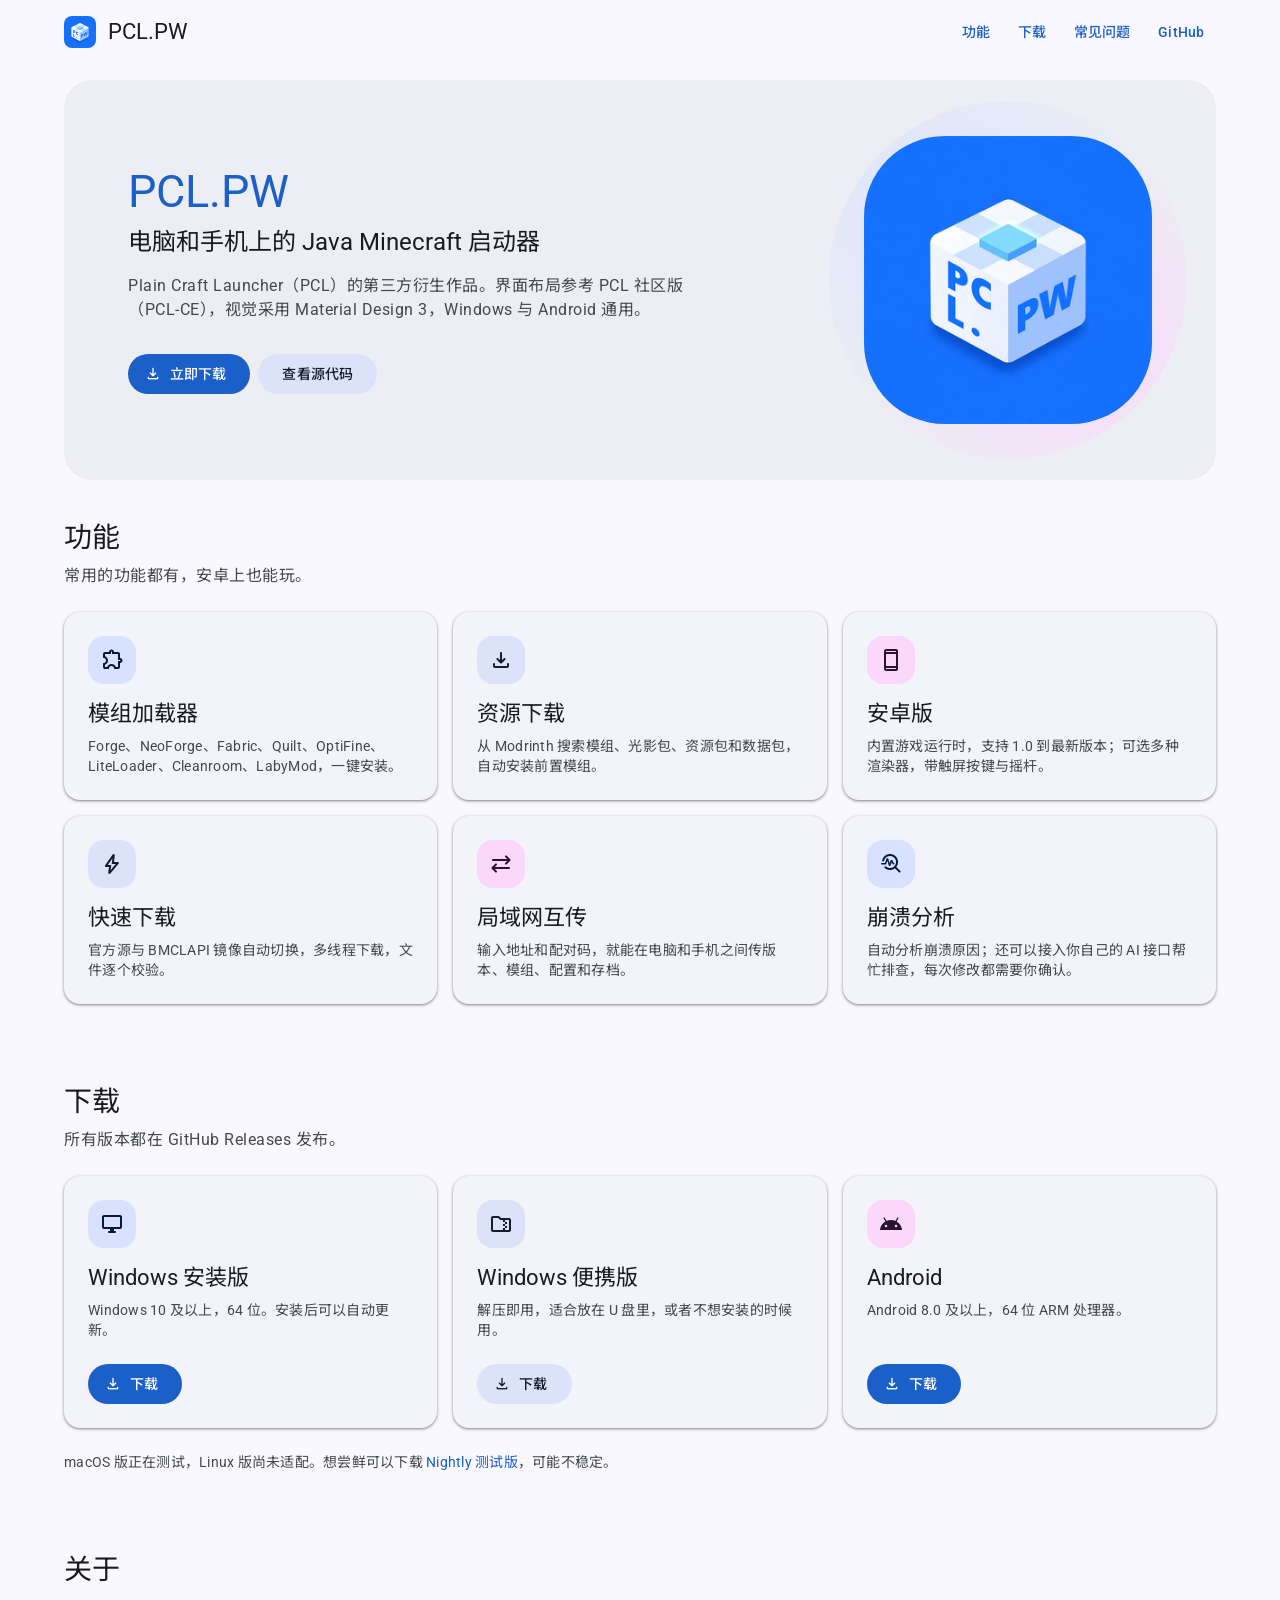
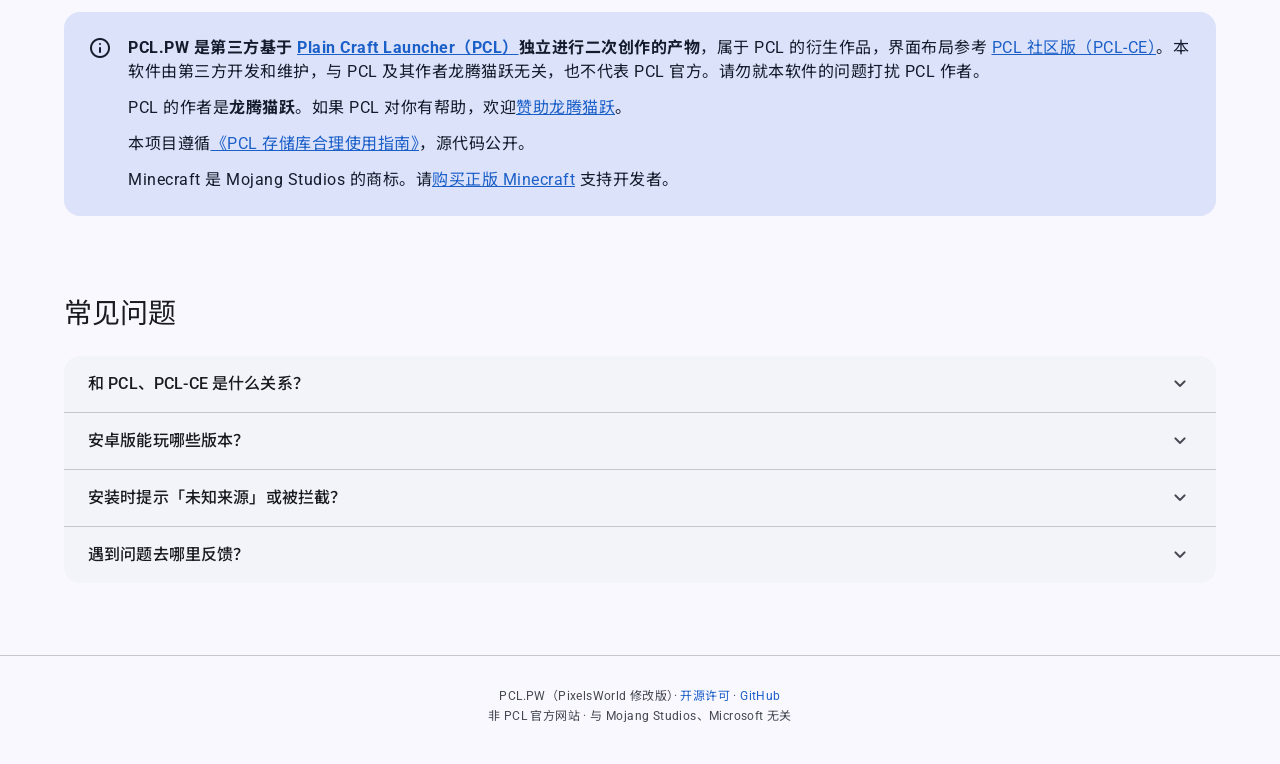
==== docs/index.html @ dca636ea "官网：加载与滚动显现动效，遵循 MD3 动效曲线并支持减少动态效果 Co-Authored-By: Claude Opus 5.5 <noreply@anthropic.com>" ====
<!doctype html>
<html lang="zh-CN">
<head>
<meta charset="utf-8">
<meta name="viewport" content="width=device-width, initial-scale=1">
<meta name="color-scheme" content="light dark">
<script>document.documentElement.classList.add('js');</script>
<title>PCL.PW</title>
<meta name="description" content="PCL.PW：基于 Plain Craft Launcher 的第三方衍生作品，电脑和手机上的 Java Minecraft 启动器，支持 Windows 与 Android。">
<link rel="icon" href="favicon.png">
<link rel="preconnect" href="https://fonts.googleapis.com">
<link rel="preconnect" href="https://fonts.gstatic.com" crossorigin>
<link rel="stylesheet" href="https://fonts.googleapis.com/css2?family=Roboto:wght@400;500;700&family=Noto+Sans+SC:wght@400;500;700&display=swap">
<link rel="stylesheet" href="https://fonts.googleapis.com/css2?family=Material+Symbols+Rounded:opsz,wght,FILL,GRAD@24,400,0,0&display=block">
<style>
/* ---------- MD3 颜色：种子色 #1370F3 ---------- */
:root {
  --md-sys-color-primary: #1b5fc8;
  --md-sys-color-on-primary: #ffffff;
  --md-sys-color-primary-container: #d8e2ff;
  --md-sys-color-on-primary-container: #001a41;
  --md-sys-color-secondary: #575e71;
  --md-sys-color-secondary-container: #dbe2f9;
  --md-sys-color-on-secondary-container: #141b2c;
  --md-sys-color-tertiary-container: #fbd7fc;
  --md-sys-color-on-tertiary-container: #29132d;
  --md-sys-color-surface: #faf8ff;
  --md-sys-color-surface-container-lowest: #ffffff;
  --md-sys-color-surface-container-low: #f3f3fa;
  --md-sys-color-surface-container: #edeef4;
  --md-sys-color-surface-container-high: #e7e8ee;
  --md-sys-color-surface-container-highest: #e1e2e9;
  --md-sys-color-on-surface: #191b20;
  --md-sys-color-on-surface-variant: #44474f;
  --md-sys-color-outline: #74777f;
  --md-sys-color-outline-variant: #c4c6d0;
  --md-elevation-1: 0 1px 2px rgb(0 0 0 / .30), 0 1px 3px 1px rgb(0 0 0 / .15);
  --md-elevation-2: 0 1px 2px rgb(0 0 0 / .30), 0 2px 6px 2px rgb(0 0 0 / .15);
  --md-motion: 200ms cubic-bezier(.2, 0, 0, 1);
  --md-ease-standard: cubic-bezier(.2, 0, 0, 1);
  --md-ease-decel: cubic-bezier(.05, .7, .1, 1);
}
@media (prefers-color-scheme: dark) {
  :root {
    --md-sys-color-primary: #adc6ff;
    --md-sys-color-on-primary: #002e69;
    --md-sys-color-primary-container: #004493;
    --md-sys-color-on-primary-container: #d8e2ff;
    --md-sys-color-secondary: #bfc6dc;
    --md-sys-color-secondary-container: #404659;
    --md-sys-color-on-secondary-container: #dbe2f9;
    --md-sys-color-tertiary-container: #593e5c;
    --md-sys-color-on-tertiary-container: #fbd7fc;
    --md-sys-color-surface: #111318;
    --md-sys-color-surface-container-lowest: #0c0e13;
    --md-sys-color-surface-container-low: #191b20;
    --md-sys-color-surface-container: #1d2024;
    --md-sys-color-surface-container-high: #282a2f;
    --md-sys-color-surface-container-highest: #33353a;
    --md-sys-color-on-surface: #e1e2e9;
    --md-sys-color-on-surface-variant: #c4c6d0;
    --md-sys-color-outline: #8e9099;
    --md-sys-color-outline-variant: #44474f;
  }
}

* { box-sizing: border-box; }
html { scroll-behavior: smooth; scroll-padding-top: 72px; }
body {
  margin: 0;
  background: var(--md-sys-color-surface);
  color: var(--md-sys-color-on-surface);
  font-family: Roboto, "Noto Sans SC", system-ui, sans-serif;
  font-size: 16px; line-height: 24px; letter-spacing: .5px; font-weight: 400;
  -webkit-font-smoothing: antialiased;
  overflow-wrap: anywhere;
}
a { color: var(--md-sys-color-primary); text-decoration: none; }
a:hover { text-decoration: underline; }
img { max-width: 100%; }

/* ---------- 图标 ---------- */
.icon {
  font-family: "Material Symbols Rounded";
  font-weight: normal; font-style: normal; font-size: 24px; line-height: 1;
  letter-spacing: normal; text-transform: none; white-space: nowrap;
  display: inline-block; flex: none; direction: ltr;
  font-feature-settings: "liga"; -webkit-font-smoothing: antialiased;
  user-select: none;
  width: 1em; overflow: hidden;
}

/* ---------- MD3 字阶 ---------- */
.display-large  { font-size: 57px; line-height: 64px; letter-spacing: -.25px; font-weight: 400; }
.display-medium { font-size: 45px; line-height: 52px; letter-spacing: 0; font-weight: 400; }
.headline-large { font-size: 32px; line-height: 40px; letter-spacing: 0; font-weight: 400; }
.headline-medium{ font-size: 28px; line-height: 36px; letter-spacing: 0; font-weight: 400; }
.headline-small { font-size: 24px; line-height: 32px; letter-spacing: 0; font-weight: 400; }
.title-large    { font-size: 22px; line-height: 28px; letter-spacing: 0; font-weight: 400; }
.title-medium   { font-size: 16px; line-height: 24px; letter-spacing: .15px; font-weight: 500; }
.body-large     { font-size: 16px; line-height: 24px; letter-spacing: .5px; font-weight: 400; }
.body-medium    { font-size: 14px; line-height: 20px; letter-spacing: .25px; font-weight: 400; }
.body-small     { font-size: 12px; line-height: 16px; letter-spacing: .4px; font-weight: 400; }
.label-large    { font-size: 14px; line-height: 20px; letter-spacing: .1px; font-weight: 500; }
.label-medium   { font-size: 12px; line-height: 16px; letter-spacing: .5px; font-weight: 500; }
h1, h2, h3, p { margin: 0; }

.wrap { max-width: 1200px; margin: 0 auto; padding: 0 24px; }

/* ---------- 按钮（40px / 24px 内边距 / 全圆角 / 状态层） ---------- */
.btn {
  position: relative; overflow: hidden; isolation: isolate;
  display: inline-flex; align-items: center; justify-content: center; gap: 8px;
  height: 40px; padding: 0 24px; border: 0; border-radius: 9999px;
  font-family: inherit; cursor: pointer; text-decoration: none;
  transition: box-shadow var(--md-motion);
}
.btn:hover { text-decoration: none; }
.btn::after {
  content: ""; position: absolute; inset: 0; z-index: -1;
  background: currentColor; opacity: 0;
  transition: opacity var(--md-motion);
}
.btn:hover::after { opacity: .08; }
.btn:focus-visible::after { opacity: .10; }
.btn:active::after { opacity: .12; }
.btn:focus-visible { outline: 3px solid var(--md-sys-color-primary); outline-offset: 2px; }
.btn .icon { font-size: 18px; margin-left: -8px; }
.btn.filled { background: var(--md-sys-color-primary); color: var(--md-sys-color-on-primary); }
.btn.filled:hover { box-shadow: var(--md-elevation-1); }
.btn.tonal { background: var(--md-sys-color-secondary-container); color: var(--md-sys-color-on-secondary-container); }
.btn.tonal:hover { box-shadow: var(--md-elevation-1); }
.btn.outlined { background: transparent; color: var(--md-sys-color-primary); box-shadow: inset 0 0 0 1px var(--md-sys-color-outline); }
.btn.text { background: transparent; color: var(--md-sys-color-primary); padding: 0 12px; }

/* ---------- 顶部应用栏（Small） ---------- */
.app-bar {
  position: sticky; top: 0; z-index: 10;
  background: var(--md-sys-color-surface);
  transition: background-color var(--md-motion), box-shadow var(--md-motion);
}
.app-bar.scrolled { background: var(--md-sys-color-surface-container); }
.app-bar .wrap { display: flex; align-items: center; height: 64px; gap: 8px; }
.brand {
  display: flex; align-items: center; gap: 12px; min-width: 0;
  color: var(--md-sys-color-on-surface); border-radius: 9999px; padding: 4px 12px 4px 0;
}
.brand:hover { text-decoration: none; }
.brand img { width: 32px; height: 32px; border-radius: 8px; flex: none; }
nav { margin-left: auto; display: flex; gap: 4px; align-items: center; }

/* ---------- 版块 ---------- */
section { padding: 40px 0; }
.sec-head { margin-bottom: 24px; }
.sec-head h2 { color: var(--md-sys-color-on-surface); }
.sec-head .lead { margin-top: 8px; color: var(--md-sys-color-on-surface-variant); }

/* ---------- Hero ---------- */
.hero {
  display: flex; align-items: center; gap: 48px;
  background: var(--md-sys-color-surface-container);
  border-radius: 28px; padding: 56px 64px; margin-top: 16px;
}
.hero-text { flex: 1; min-width: 0; }
.hero h1 { color: var(--md-sys-color-primary); }
.hero .tagline { margin-top: 8px; color: var(--md-sys-color-on-surface); }
.hero .sub { margin-top: 16px; max-width: 560px; color: var(--md-sys-color-on-surface-variant); }
.actions { display: flex; flex-wrap: wrap; gap: 8px; margin-top: 32px; }
.hero-art { flex: none; width: 288px; height: 288px; }
.hero-art img { display: block; width: 100%; height: 100%; border-radius: 28%; }

/* ---------- 卡片：Elevated card ---------- */
.grid { display: grid; grid-template-columns: repeat(3, 1fr); gap: 16px; }
.card {
  background: var(--md-sys-color-surface-container-low);
  box-shadow: var(--md-elevation-1);
  border-radius: 16px; padding: 24px;
  display: flex; flex-direction: column;
}
.card .tile {
  width: 48px; height: 48px; border-radius: 16px; margin-bottom: 16px;
  display: grid; place-items: center;
  background: var(--md-sys-color-primary-container);
  color: var(--md-sys-color-on-primary-container);
}
.card .tile.sec { background: var(--md-sys-color-secondary-container); color: var(--md-sys-color-on-secondary-container); }
.card .tile.ter { background: var(--md-sys-color-tertiary-container); color: var(--md-sys-color-on-tertiary-container); }
.card h3 { color: var(--md-sys-color-on-surface); }
.card p { margin-top: 8px; color: var(--md-sys-color-on-surface-variant); }
.dl .card p { flex: 1; }
.dl .card .btn { margin-top: 24px; align-self: flex-start; }
.ver { margin-top: 24px; color: var(--md-sys-color-on-surface-variant); }

/* ---------- 声明：Tonal card ---------- */
.notice {
  display: flex; gap: 16px; align-items: flex-start;
  background: var(--md-sys-color-secondary-container);
  color: var(--md-sys-color-on-secondary-container);
  border-radius: 16px; padding: 24px;
}
.notice > .icon { font-size: 24px; margin-top: 0; }
.notice .body { min-width: 0; }
.notice p + p { margin-top: 12px; }
.notice a { color: var(--md-sys-color-primary); text-decoration: underline; }

/* ---------- 常见问题：可展开列表 ---------- */
.faq-list { border-radius: 16px; background: var(--md-sys-color-surface-container-low); overflow: hidden; }
details + details { border-top: 1px solid var(--md-sys-color-outline-variant); }
summary {
  position: relative; display: flex; align-items: center; gap: 16px;
  min-height: 56px; padding: 16px 24px; cursor: pointer; list-style: none;
  color: var(--md-sys-color-on-surface);
}
summary::-webkit-details-marker { display: none; }
summary::after {
  content: ""; position: absolute; inset: 0; background: var(--md-sys-color-on-surface);
  opacity: 0; transition: opacity var(--md-motion); pointer-events: none;
}
summary:hover::after { opacity: .08; }
summary:focus-visible::after { opacity: .10; }
summary:active::after { opacity: .12; }
summary:focus-visible { outline: 3px solid var(--md-sys-color-primary); outline-offset: -3px; }
summary .q { flex: 1; min-width: 0; }
summary .icon { color: var(--md-sys-color-on-surface-variant); transition: transform var(--md-motion); }
details[open] summary .icon { transform: rotate(180deg); }
details .answer { padding: 0 24px 16px; color: var(--md-sys-color-on-surface-variant); }

/* ---------- 页脚 ---------- */
footer {
  margin-top: 32px; padding: 32px 0 40px; text-align: center;
  color: var(--md-sys-color-on-surface-variant);
  border-top: 1px solid var(--md-sys-color-outline-variant);
}
footer p + p { margin-top: 4px; }

/* ---------- 响应式 ---------- */
@media (max-width: 839px) {
  .hero { flex-direction: column-reverse; text-align: center; padding: 32px 24px; gap: 24px; }
  .hero-art { width: 160px; height: 160px; }
  .hero .sub { margin-left: auto; margin-right: auto; }
  .actions { justify-content: center; }
  .display-medium { font-size: 36px; line-height: 44px; }
  .grid { grid-template-columns: repeat(2, 1fr); }
}
@media (max-width: 599px) {
  .wrap { padding: 0 16px; }
  .grid { grid-template-columns: 1fr; }
  nav .opt { display: none; }
  section { padding: 32px 0; }
  .notice { flex-direction: column; gap: 12px; padding: 20px; }
  summary { padding: 16px; }
  details .answer { padding: 0 16px 16px; }
  .headline-small { font-size: 22px; line-height: 28px; }
}
/* ---------- 动效（仅在 JS 可用且未要求减少动态效果时生效） ---------- */
.hero-art { position: relative; }
.hero-art img { position: relative; z-index: 1; }
.hero-art::before {
  content: ""; position: absolute; inset: -12%; border-radius: 50%; pointer-events: none;
  background:
    radial-gradient(circle at 30% 30%, var(--md-sys-color-primary-container), transparent 60%),
    radial-gradient(circle at 70% 70%, var(--md-sys-color-tertiary-container), transparent 60%);
  opacity: .8;
}
.card, .card .tile { transition: transform 300ms var(--md-ease-standard), box-shadow 300ms var(--md-ease-standard); }
@media (hover: hover) {
  .card:hover { box-shadow: var(--md-elevation-2); }
}
@media (prefers-reduced-motion: no-preference) {
  @keyframes md-rise { from { opacity: 0; transform: translateY(16px); } }
  @keyframes md-reveal { from { opacity: 0; transform: translateY(24px); } }
  @keyframes md-fade { from { opacity: 0; } }
  @keyframes md-pop { from { opacity: 0; transform: scale(.85); } }
  @keyframes md-float { 0%, 100% { transform: translateY(0); } 25% { transform: translateY(-6px); } 75% { transform: translateY(6px); } }
  @keyframes md-glow { from { transform: rotate(0) scale(1); } 50% { transform: rotate(180deg) scale(1.1); } to { transform: rotate(360deg) scale(1); } }
  @keyframes md-answer { from { opacity: 0; transform: translateY(-8px); } }

  .js .app-bar { animation: md-fade 400ms var(--md-ease-standard) backwards; }
  .js .hero-text h1 { animation: md-rise 600ms var(--md-ease-decel) 120ms backwards; }
  .js .hero-text .tagline { animation: md-rise 600ms var(--md-ease-decel) 190ms backwards; }
  .js .hero-text .sub { animation: md-rise 600ms var(--md-ease-decel) 260ms backwards; }
  .js .hero-text .actions { animation: md-rise 600ms var(--md-ease-decel) 330ms backwards; }
  .js .hero-art { animation: md-pop 600ms var(--md-ease-decel) 150ms backwards; }
  .js .hero-art img { animation: md-float 6s ease-in-out 800ms infinite; }
  .js .hero-art::before { animation: md-glow 40s linear infinite; }

  .js .sec-head:not(.in), .js .card:not(.in), .js .notice:not(.in), .js .faq-list details:not(.in) {
    opacity: 0; transform: translateY(24px);
  }
  .js .sec-head.in, .js .card.in, .js .notice.in, .js .faq-list details.in {
    animation: md-reveal 500ms var(--md-ease-decel) var(--d, 0ms) backwards;
  }
  @media (hover: hover) {
    .card:hover { transform: translateY(-2px); }
    .card:hover .tile { transform: rotate(-6deg) scale(1.08); }
  }
  details[open] .answer { animation: md-answer 300ms var(--md-ease-decel); }
}
@media (prefers-reduced-motion: reduce) {
  html { scroll-behavior: auto; }
  *, *::before, *::after { transition-duration: 0.01ms !important; animation-duration: 0.01ms !important; }
}
</style>
</head>
<body>
<header class="app-bar" id="appbar">
  <div class="wrap">
    <a class="brand title-large" href="#"><img src="favicon.png" alt="">PCL.PW</a>
    <nav>
      <a class="btn text label-large opt" href="#features">功能</a>
      <a class="btn text label-large" href="#download">下载</a>
      <a class="btn text label-large opt" href="#faq">常见问题</a>
      <a class="btn text label-large" href="https://github.com/zhuzhi-09/PCL.PW">GitHub</a>
    </nav>
  </div>
</header>

<main>
  <div class="wrap">
    <div class="hero">
      <div class="hero-text">
        <h1 class="display-medium">PCL.PW</h1>
        <p class="tagline headline-small">电脑和手机上的 Java Minecraft 启动器</p>
        <p class="sub body-large">Plain Craft Launcher（PCL）的第三方衍生作品。界面布局参考 PCL 社区版（PCL-CE），视觉采用 Material Design 3，Windows 与 Android 通用。</p>
        <div class="actions">
          <a class="btn filled label-large" href="#download"><span class="icon" aria-hidden="true">download</span>立即下载</a>
          <a class="btn tonal label-large" href="https://github.com/zhuzhi-09/PCL.PW">查看源代码</a>
        </div>
      </div>
      <div class="hero-art"><img src="icon.png" alt="PCL.PW 图标" width="288" height="288"></div>
    </div>
  </div>

  <section id="features">
    <div class="wrap">
      <div class="sec-head">
        <h2 class="headline-medium">功能</h2>
        <p class="lead body-large">常用的功能都有，安卓上也能玩。</p>
      </div>
      <div class="grid">
        <div class="card"><div class="tile"><span class="icon" aria-hidden="true">extension</span></div><h3 class="title-large">模组加载器</h3><p class="body-medium">Forge、NeoForge、Fabric、Quilt、OptiFine、LiteLoader、Cleanroom、LabyMod，一键安装。</p></div>
        <div class="card"><div class="tile sec"><span class="icon" aria-hidden="true">download</span></div><h3 class="title-large">资源下载</h3><p class="body-medium">从 Modrinth 搜索模组、光影包、资源包和数据包，自动安装前置模组。</p></div>
        <div class="card"><div class="tile ter"><span class="icon" aria-hidden="true">smartphone</span></div><h3 class="title-large">安卓版</h3><p class="body-medium">内置游戏运行时，支持 1.0 到最新版本；可选多种渲染器，带触屏按键与摇杆。</p></div>
        <div class="card"><div class="tile sec"><span class="icon" aria-hidden="true">bolt</span></div><h3 class="title-large">快速下载</h3><p class="body-medium">官方源与 BMCLAPI 镜像自动切换，多线程下载，文件逐个校验。</p></div>
        <div class="card"><div class="tile ter"><span class="icon" aria-hidden="true">sync_alt</span></div><h3 class="title-large">局域网互传</h3><p class="body-medium">输入地址和配对码，就能在电脑和手机之间传版本、模组、配置和存档。</p></div>
        <div class="card"><div class="tile"><span class="icon" aria-hidden="true">troubleshoot</span></div><h3 class="title-large">崩溃分析</h3><p class="body-medium">自动分析崩溃原因；还可以接入你自己的 AI 接口帮忙排查，每次修改都需要你确认。</p></div>
      </div>
    </div>
  </section>

  <section id="download">
    <div class="wrap dl">
      <div class="sec-head">
        <h2 class="headline-medium">下载</h2>
        <p class="lead body-large">所有版本都在 GitHub Releases 发布。</p>
      </div>
      <div class="grid">
        <div class="card">
          <div class="tile"><span class="icon" aria-hidden="true">desktop_windows</span></div><h3 class="title-large">Windows 安装版</h3>
          <p class="body-medium">Windows 10 及以上，64 位。安装后可以自动更新。</p>
          <a class="btn filled label-large" data-asset="windows-x64-setup.exe" href="https://github.com/zhuzhi-09/PCL.PW/releases/latest"><span class="icon" aria-hidden="true">download</span><span class="label">下载</span></a>
        </div>
        <div class="card">
          <div class="tile sec"><span class="icon" aria-hidden="true">folder_zip</span></div><h3 class="title-large">Windows 便携版</h3>
          <p class="body-medium">解压即用，适合放在 U 盘里，或者不想安装的时候用。</p>
          <a class="btn tonal label-large" data-asset="windows-x64-portable.zip" href="https://github.com/zhuzhi-09/PCL.PW/releases/latest"><span class="icon" aria-hidden="true">download</span><span class="label">下载</span></a>
        </div>
        <div class="card">
          <div class="tile ter"><span class="icon" aria-hidden="true">android</span></div><h3 class="title-large">Android</h3>
          <p class="body-medium">Android 8.0 及以上，64 位 ARM 处理器。</p>
          <a class="btn filled label-large" data-asset="android-arm64.apk" href="https://github.com/zhuzhi-09/PCL.PW/releases/latest"><span class="icon" aria-hidden="true">download</span><span class="label">下载</span></a>
        </div>
      </div>
      <p class="ver body-medium" id="ver">macOS 版正在测试，Linux 版尚未适配。想尝鲜可以下载 <a href="https://github.com/zhuzhi-09/PCL.PW/releases/tag/nightly">Nightly 测试版</a>，可能不稳定。</p>
    </div>
  </section>

  <section id="about">
    <div class="wrap">
      <div class="sec-head">
        <h2 class="headline-medium">关于</h2>
      </div>
      <div class="notice body-large">
        <span class="icon" aria-hidden="true">info</span>
        <div class="body">
          <p><strong>PCL.PW 是第三方基于 <a href="https://github.com/Meloong-Git/PCL">Plain Craft Launcher（PCL）</a>独立进行二次创作的产物</strong>，属于 PCL 的衍生作品，界面布局参考 <a href="https://www.pclc.cc">PCL 社区版（PCL-CE）</a>。本软件由第三方开发和维护，与 PCL 及其作者龙腾猫跃无关，也不代表 PCL 官方。请勿就本软件的问题打扰 PCL 作者。</p>
          <p>PCL 的作者是<strong>龙腾猫跃</strong>。如果 PCL 对你有帮助，欢迎<a href="https://afdian.com/a/LTCat">赞助龙腾猫跃</a>。</p>
          <p>本项目遵循<a href="https://github.com/zhuzhi-09/PCL.PW/blob/main/PCL-GUIDE.md">《PCL 存储库合理使用指南》</a>，源代码公开。</p>
          <p>Minecraft 是 Mojang Studios 的商标。请<a href="https://www.minecraft.net/zh-hans/store/minecraft-java-bedrock-edition-pc">购买正版 Minecraft</a> 支持开发者。</p>
        </div>
      </div>
    </div>
  </section>

  <section id="faq">
    <div class="wrap">
      <div class="sec-head">
        <h2 class="headline-medium">常见问题</h2>
      </div>
      <div class="faq-list">
        <details><summary><span class="q title-medium">和 PCL、PCL-CE 是什么关系？</span><span class="icon" aria-hidden="true">expand_more</span></summary><p class="answer body-large">PCL.PW 是 PCL 的第三方衍生作品：界面布局参考 PCL-CE，用 Flutter 重新编写，视觉采用 Material Design 3，并增加了安卓版。它由第三方独立开发，与 PCL 和 PCL-CE 官方无关。可以从 PCL-CE 导入设置、游戏文件夹和账户。</p></details>
        <details><summary><span class="q title-medium">安卓版能玩哪些版本？</span><span class="icon" aria-hidden="true">expand_more</span></summary><p class="answer body-large">支持 1.0 到最新的 Java 版，也能在手机上安装 Forge、NeoForge、OptiFine 等加载器。帧率取决于手机性能和所选的渲染器。</p></details>
        <details><summary><span class="q title-medium">安装时提示「未知来源」或被拦截？</span><span class="icon" aria-hidden="true">expand_more</span></summary><p class="answer body-large">安卓版不在应用商店上架，需要允许浏览器或文件管理器安装应用。Windows 上如果 SmartScreen 提示，点「更多信息」→「仍要运行」。安装包都可以在 GitHub 上核对来源。</p></details>
        <details><summary><span class="q title-medium">遇到问题去哪里反馈？</span><span class="icon" aria-hidden="true">expand_more</span></summary><p class="answer body-large">请在 <a href="https://github.com/zhuzhi-09/PCL.PW/issues">GitHub Issues</a> 反馈，不要打扰 PCL 的作者。</p></details>
      </div>
    </div>
  </section>
</main>

<footer>
  <div class="wrap">
    <p class="body-small">PCL.PW（PixelsWorld 修改版）· <a href="https://github.com/zhuzhi-09/PCL.PW/blob/main/LICENSE">开源许可</a> · <a href="https://github.com/zhuzhi-09/PCL.PW">GitHub</a></p>
    <p class="body-small">非 PCL 官方网站 · 与 Mojang Studios、Microsoft 无关</p>
  </div>
</footer>

<script>
// 滚动进入视口时淡入上移，只触发一次；同批进入的元素按序错开
(function () {
  var els = document.querySelectorAll('.sec-head, .card, .notice, .faq-list details');
  var reduce = window.matchMedia && matchMedia('(prefers-reduced-motion: reduce)').matches;
  function show(el) { el.classList.add('in'); }
  if (reduce || !('IntersectionObserver' in window)) { Array.prototype.forEach.call(els, show); return; }
  var io = new IntersectionObserver(function (entries) {
    var k = 0;
    entries.forEach(function (e) {
      if (!e.isIntersecting) return;
      e.target.style.setProperty('--d', (k++ * 70) + 'ms');
      show(e.target);
      io.unobserve(e.target);
    });
  }, { threshold: 0.15, rootMargin: '0px 0px -10% 0px' });
  Array.prototype.forEach.call(els, function (el) { io.observe(el); });
})();
</script>
<script>
// 顶部应用栏滚动后切换为 surface-container 背景
(function () {
  var bar = document.getElementById('appbar');
  function onScroll() { bar.classList.toggle('scrolled', window.scrollY > 4); }
  window.addEventListener('scroll', onScroll, { passive: true });
  onScroll();
})();

// 读取最新正式版，把下载按钮指向对应文件；失败时保留指向 Releases 页面的链接
fetch('https://api.github.com/repos/zhuzhi-09/PCL.PW/releases/latest')
  .then(r => r.ok ? r.json() : Promise.reject())
  .then(rel => {
    for (const a of document.querySelectorAll('[data-asset]')) {
      const asset = rel.assets.find(x => x.name.endsWith(a.dataset.asset));
      if (asset) a.href = asset.browser_download_url;
    }
    for (const l of document.querySelectorAll('.dl .btn .label')) l.textContent = '下载 ' + rel.tag_name;
  })
  .catch(() => {});
</script>
</body>
</html>
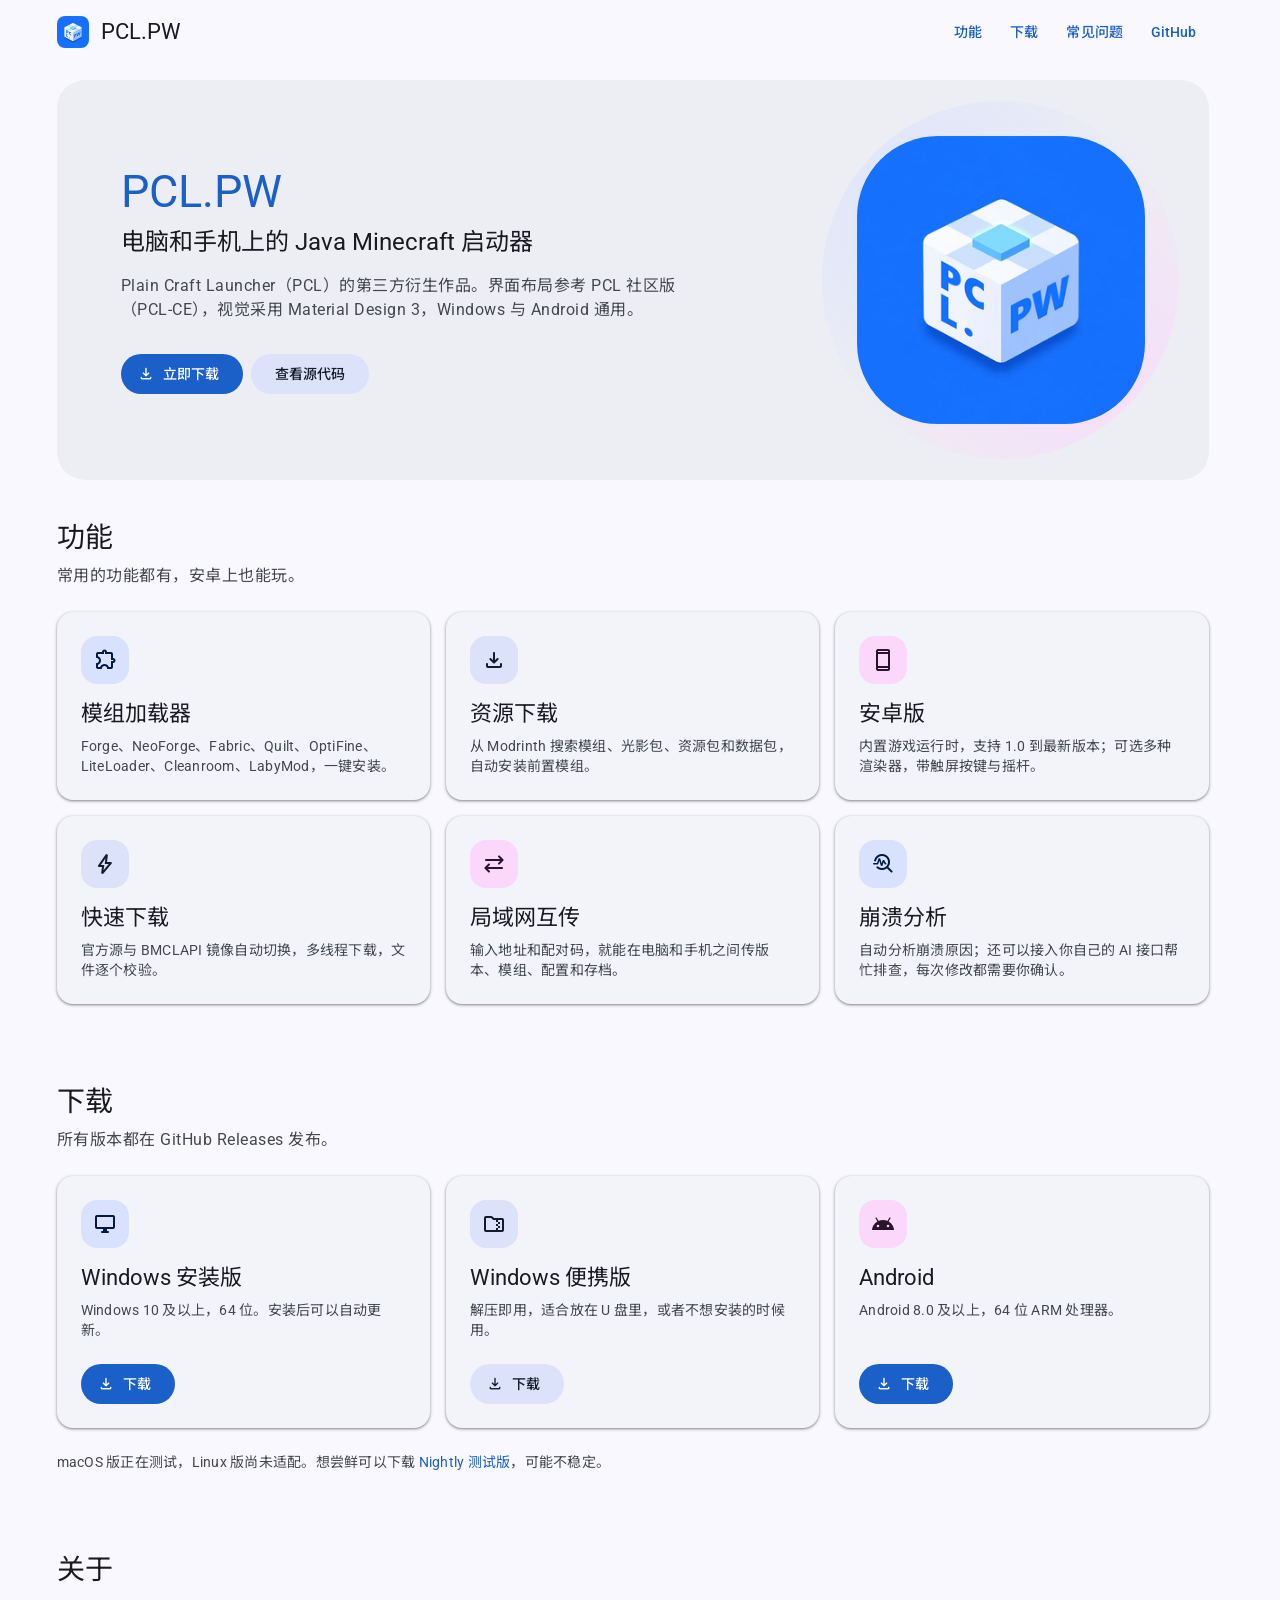
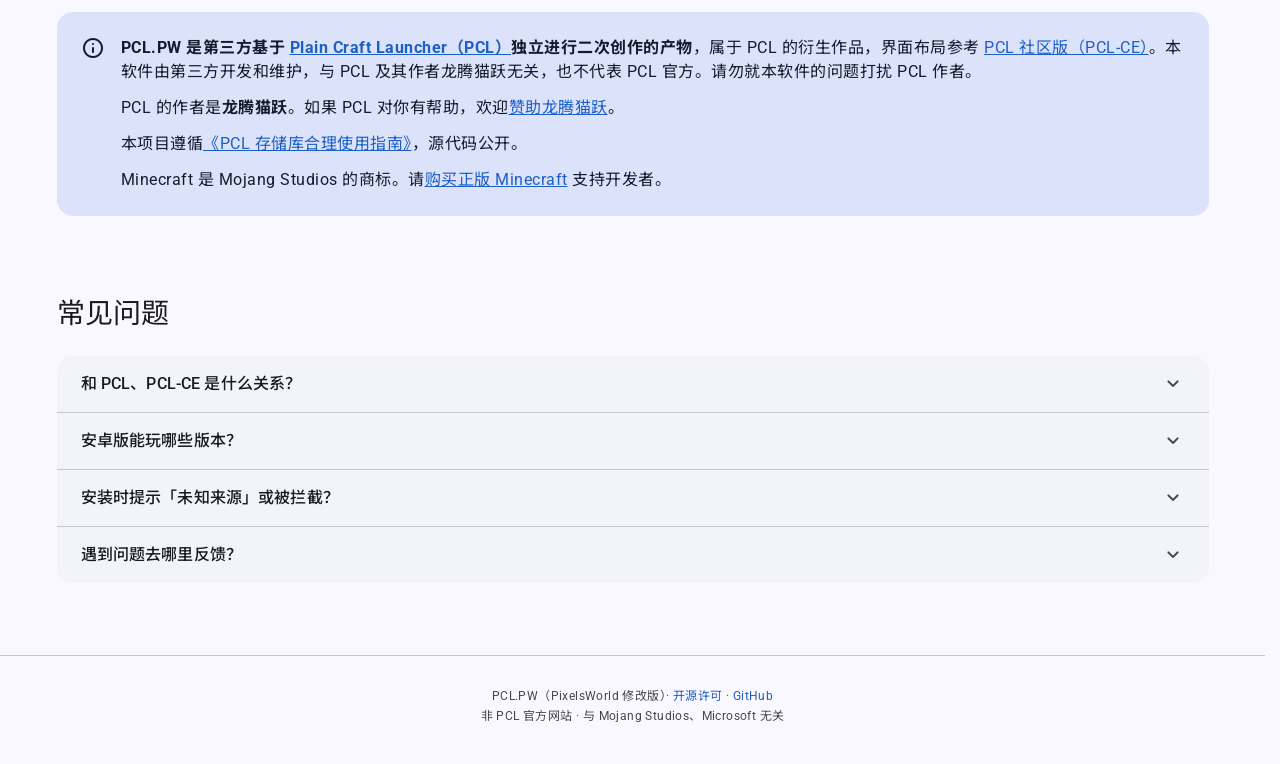
==== commit d50ce784: "官网：修复卡片显现时宽度来回变化 网格列改为 minmax(0, 1fr)，列宽不随内容变化；滚动条始终占位，横向溢出裁掉。  Co-Authored-By: Claude Opus 5.5 <nor" ====
--- a/docs/index.html
+++ b/docs/index.html
@@ -170,7 +170,8 @@
 .hero-art img { display: block; width: 100%; height: 100%; border-radius: 28%; }
 
 /* ---------- 卡片：Elevated card ---------- */
-.grid { display: grid; grid-template-columns: repeat(3, 1fr); gap: 16px; }
+/* minmax(0, 1fr)：列宽固定，不随内容（例如下载按钮文字变长）变化 */
+.grid { display: grid; grid-template-columns: repeat(3, minmax(0, 1fr)); gap: 16px; }
 .card {
   background: var(--md-sys-color-surface-container-low);
   box-shadow: var(--md-elevation-1);
@@ -240,11 +241,11 @@
   .hero .sub { margin-left: auto; margin-right: auto; }
   .actions { justify-content: center; }
   .display-medium { font-size: 36px; line-height: 44px; }
-  .grid { grid-template-columns: repeat(2, 1fr); }
+  .grid { grid-template-columns: repeat(2, minmax(0, 1fr)); }
 }
 @media (max-width: 599px) {
   .wrap { padding: 0 16px; }
-  .grid { grid-template-columns: 1fr; }
+  .grid { grid-template-columns: minmax(0, 1fr); }
   nav .opt { display: none; }
   section { padding: 32px 0; }
   .notice { flex-direction: column; gap: 12px; padding: 20px; }
@@ -253,6 +254,9 @@
   .headline-small { font-size: 22px; line-height: 28px; }
 }
 /* ---------- 动效（仅在 JS 可用且未要求减少动态效果时生效） ---------- */
+/* 滚动条始终占位、横向溢出直接裁掉：动画中的元素和光晕不会让页面宽度来回变化 */
+html { scrollbar-gutter: stable; overflow-x: clip; }
+body { overflow-x: clip; }
 .hero-art { position: relative; }
 .hero-art img { position: relative; z-index: 1; }
 .hero-art::before {
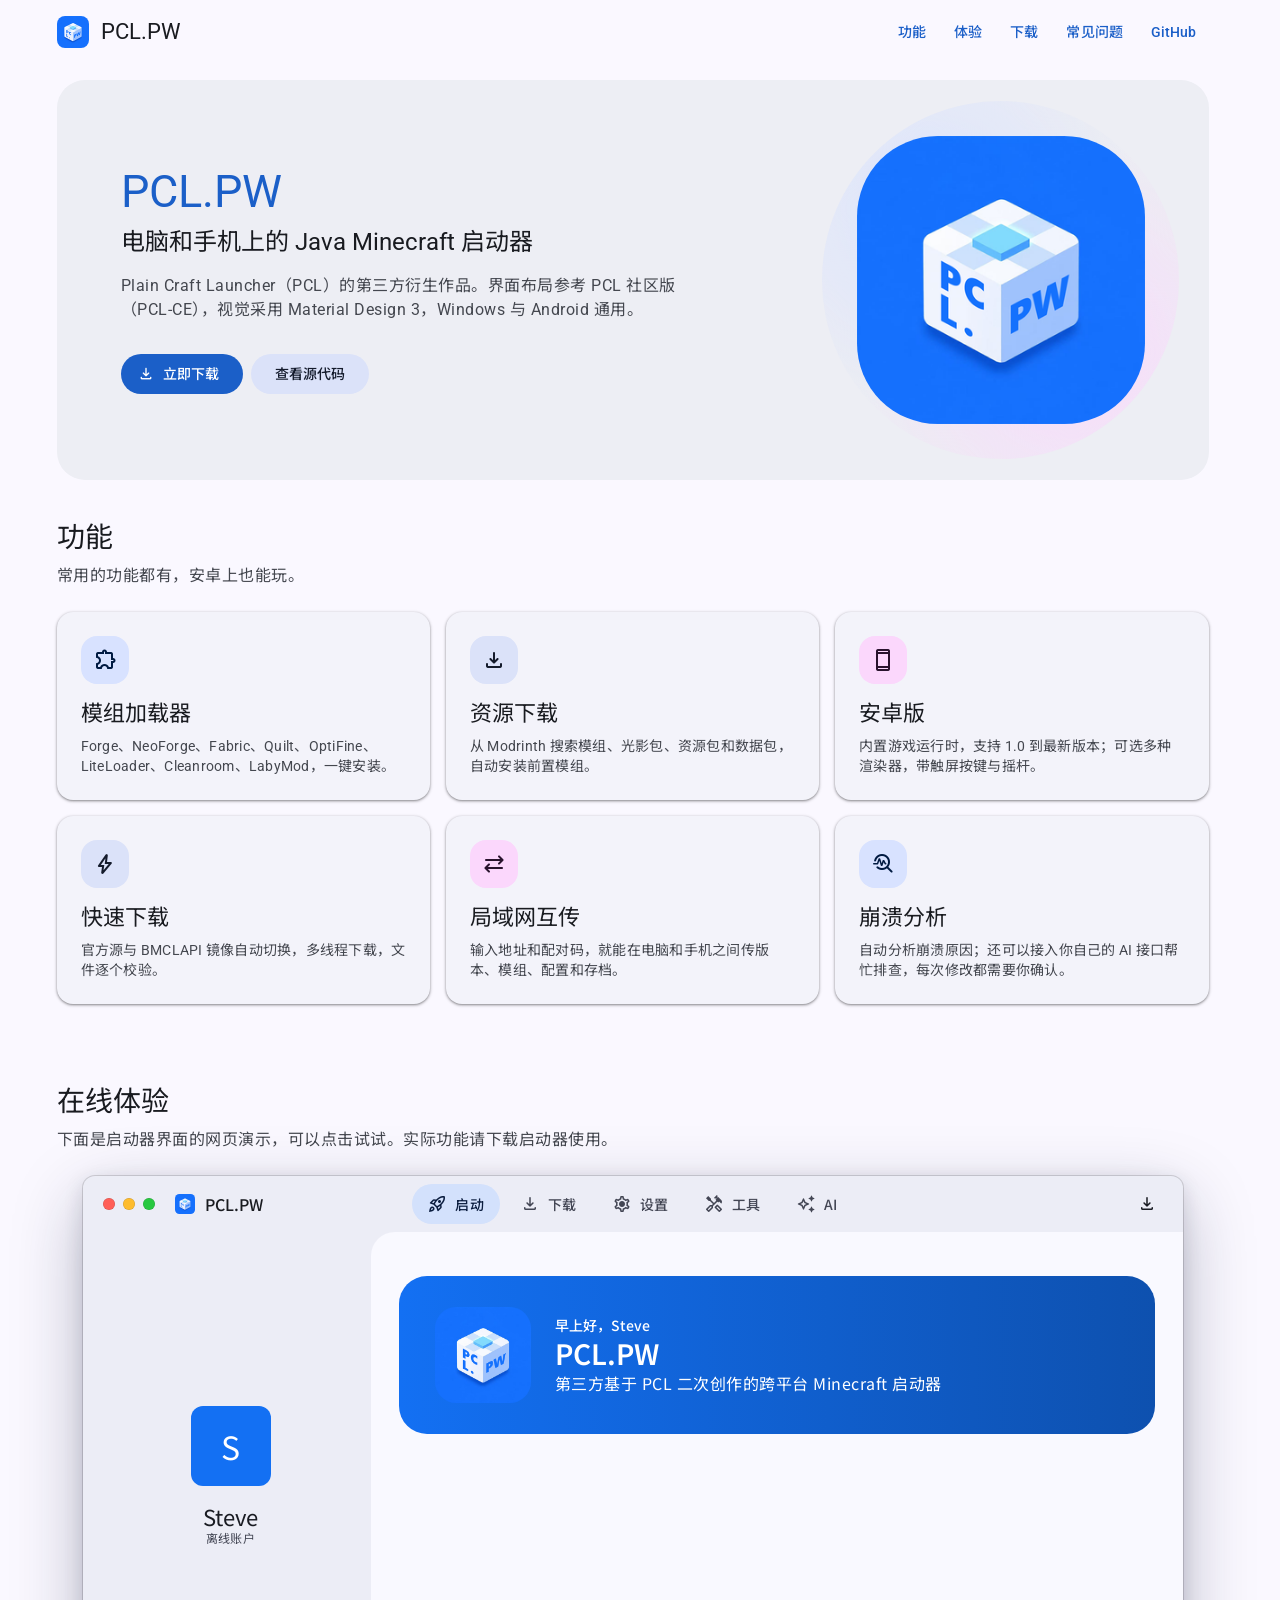
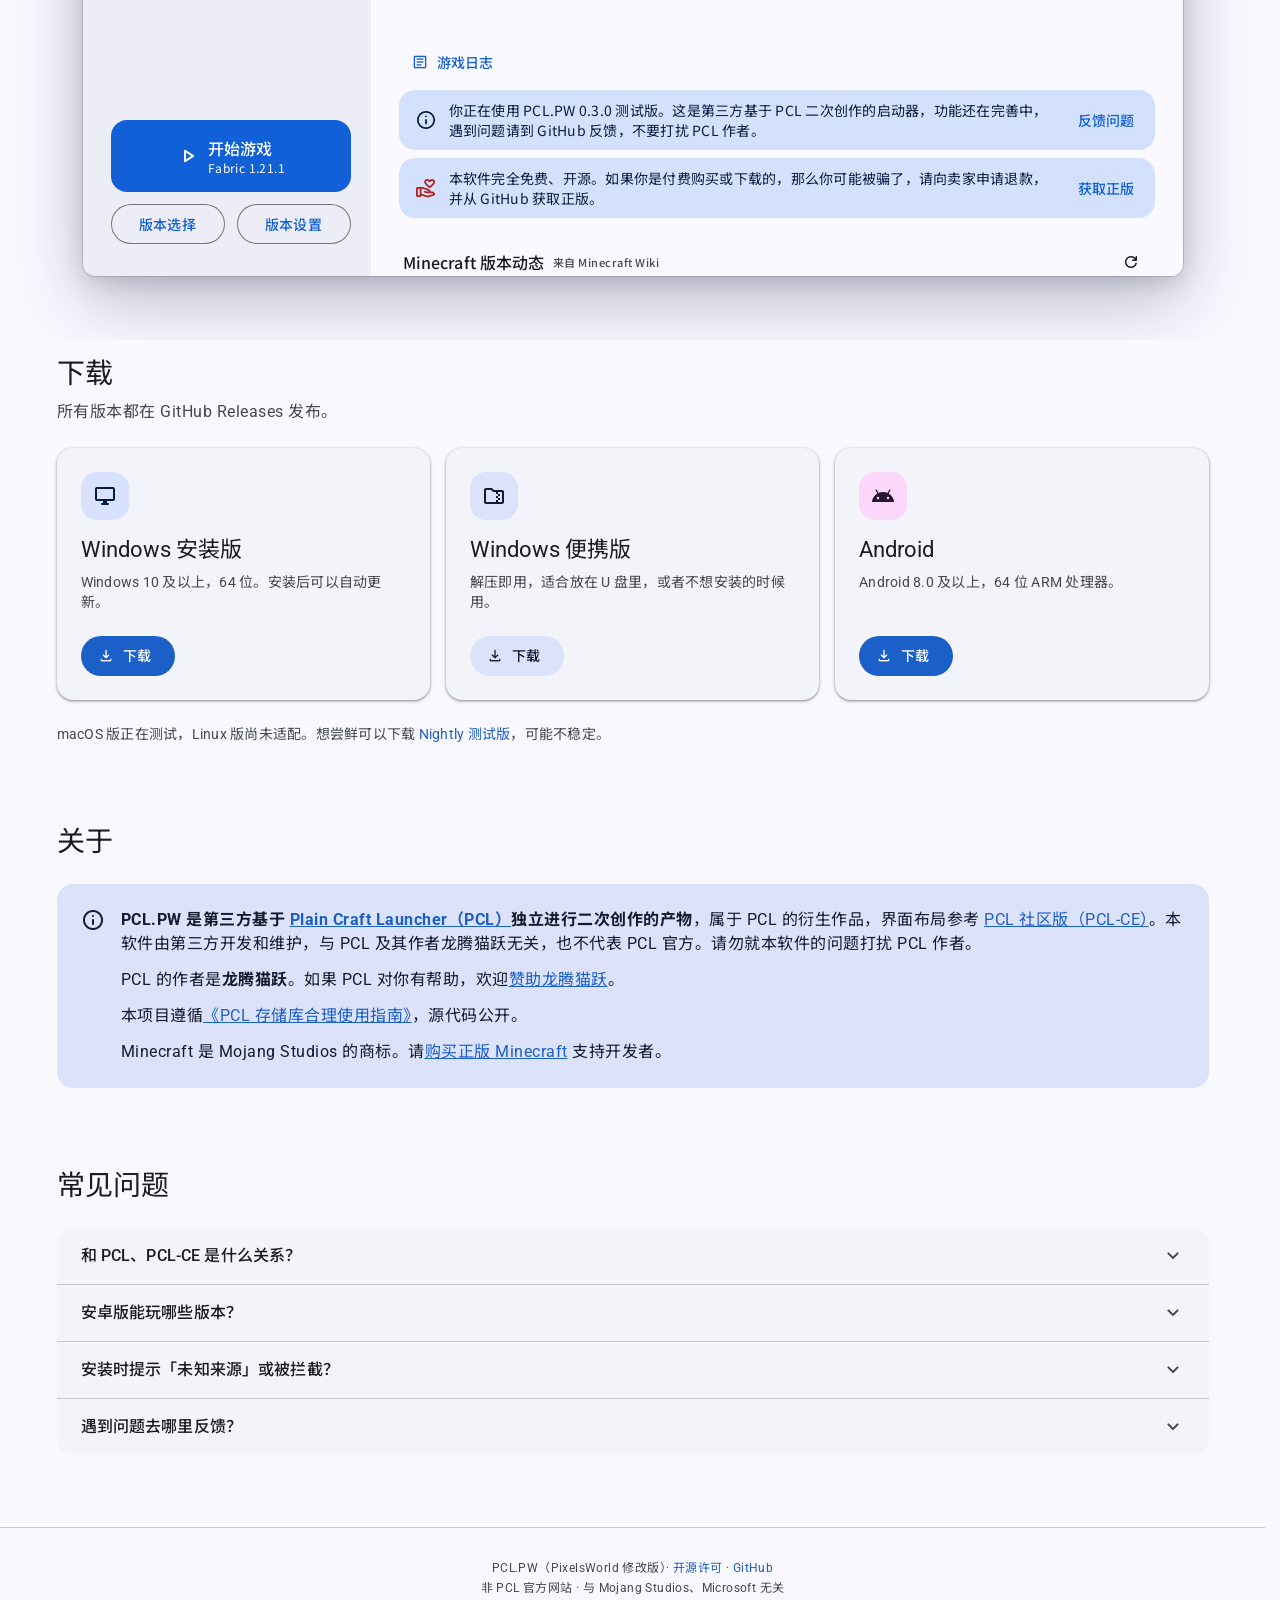
==== commit a672f6af: "官网：在线体验，macOS 风格窗口中的启动器界面演示 Co-Authored-By: Claude Opus 5.5 <noreply@anthropic.com>" ====
--- a/docs/index.html
+++ b/docs/index.html
@@ -8,6 +8,7 @@
 <title>PCL.PW</title>
 <meta name="description" content="PCL.PW：基于 Plain Craft Launcher 的第三方衍生作品，电脑和手机上的 Java Minecraft 启动器，支持 Windows 与 Android。">
 <link rel="icon" href="favicon.png">
+<link rel="stylesheet" href="demo/demo.css">
 <link rel="preconnect" href="https://fonts.googleapis.com">
 <link rel="preconnect" href="https://fonts.gstatic.com" crossorigin>
 <link rel="stylesheet" href="https://fonts.googleapis.com/css2?family=Roboto:wght@400;500;700&family=Noto+Sans+SC:wght@400;500;700&display=swap">
@@ -312,6 +313,7 @@
     <a class="brand title-large" href="#"><img src="favicon.png" alt="">PCL.PW</a>
     <nav>
       <a class="btn text label-large opt" href="#features">功能</a>
+      <a class="btn text label-large opt" href="#demo">体验</a>
       <a class="btn text label-large" href="#download">下载</a>
       <a class="btn text label-large opt" href="#faq">常见问题</a>
       <a class="btn text label-large" href="https://github.com/zhuzhi-09/PCL.PW">GitHub</a>
@@ -349,6 +351,16 @@
         <div class="card"><div class="tile ter"><span class="icon" aria-hidden="true">sync_alt</span></div><h3 class="title-large">局域网互传</h3><p class="body-medium">输入地址和配对码，就能在电脑和手机之间传版本、模组、配置和存档。</p></div>
         <div class="card"><div class="tile"><span class="icon" aria-hidden="true">troubleshoot</span></div><h3 class="title-large">崩溃分析</h3><p class="body-medium">自动分析崩溃原因；还可以接入你自己的 AI 接口帮忙排查，每次修改都需要你确认。</p></div>
       </div>
+    </div>
+  </section>
+
+  <section id="demo">
+    <div class="wrap">
+      <div class="sec-head">
+        <h2 class="headline-medium">在线体验</h2>
+        <p class="lead body-large">下面是启动器界面的网页演示，可以点击试试。实际功能请下载启动器使用。</p>
+      </div>
+      <div id="pcl-demo"><p style="color:var(--md-sys-color-on-surface-variant)">演示需要启用 JavaScript。</p></div>
     </div>
   </section>
 
@@ -418,6 +430,7 @@
   </div>
 </footer>
 
+<script src="demo/demo.js" defer></script>
 <script>
 // 滚动进入视口时淡入上移，只触发一次；同批进入的元素按序错开
 (function () {
--- a/docs/demo/demo.css
+++ b/docs/demo/demo.css
@@ -0,0 +1,242 @@
+/* PCL.PW 网页演示：按 1100×700 的原生尺寸绘制，再整体缩放。所有选择器都在 .pd 之内。 */
+.pd-stage { position: relative; width: 100%; overflow: clip; overflow-clip-margin: 64px; }
+.pd-scale { position: absolute; left: 0; top: 0; width: 1100px; height: 700px; transform-origin: 0 0; }
+.pd-noscript { padding: 24px; text-align: center; color: var(--md-sys-color-on-surface-variant); }
+
+.pd {
+  /* 浅色（MD3，种子色 #1370F3） */
+  --p: #1260d8; --on-p: #fff; --pc: #1370f3; --on-pc: #fff;
+  --sc: #d3e1fc; --on-sc: #0b1d3f;
+  --s: #f9f9ff; --s-low: #f2f3fb; --s-c: #ecedf6; --s-hi: #e6e8f0; --s-hst: #e0e2ea;
+  --on-s: #191b22; --on-sv: #434654; --outline: #747685; --ov: #c3c6d6;
+  --err: #ba1a1a; --inv: #2e3039; --on-inv: #f0f0fb;
+  --win-shadow: 0 0 0 1px rgb(0 0 0 / .14), 0 24px 70px rgb(20 30 60 / .28), 0 6px 20px rgb(20 30 60 / .14);
+  position: relative; width: 1100px; height: 700px; overflow: hidden;
+  border-radius: 12px; background: var(--s-c); color: var(--on-s);
+  box-shadow: var(--win-shadow);
+  font: 400 14px/20px "Microsoft YaHei UI", "Microsoft YaHei", "PingFang SC", "Noto Sans SC", Roboto, system-ui, sans-serif;
+  letter-spacing: 0; overflow-wrap: normal; text-align: left; user-select: none;
+  -webkit-font-smoothing: antialiased; isolation: isolate;
+}
+@media (prefers-color-scheme: dark) {
+  .pd:not([data-theme="light"]) {
+    --p: #afc6ff; --on-p: #002d6c; --pc: #1370f3; --on-pc: #fff;
+    --sc: #2b457a; --on-sc: #d7e2ff;
+    --s: #10131b; --s-low: #191b23; --s-c: #1d1f27; --s-hi: #282a32; --s-hst: #33353d;
+    --on-s: #e1e2ec; --on-sv: #c3c6d4; --outline: #8d909e; --ov: #434653;
+    --err: #ffb4ab; --inv: #e1e2ec; --on-inv: #2e3039;
+    --win-shadow: 0 0 0 1px rgb(255 255 255 / .12), 0 24px 70px rgb(0 0 0 / .6), 0 6px 20px rgb(0 0 0 / .4);
+  }
+}
+.pd[data-theme="dark"] {
+  --p: #afc6ff; --on-p: #002d6c; --pc: #1370f3; --on-pc: #fff;
+  --sc: #2b457a; --on-sc: #d7e2ff;
+  --s: #10131b; --s-low: #191b23; --s-c: #1d1f27; --s-hi: #282a32; --s-hst: #33353d;
+  --on-s: #e1e2ec; --on-sv: #c3c6d4; --outline: #8d909e; --ov: #434653;
+  --err: #ffb4ab; --inv: #e1e2ec; --on-inv: #2e3039;
+  --win-shadow: 0 0 0 1px rgb(255 255 255 / .12), 0 24px 70px rgb(0 0 0 / .6), 0 6px 20px rgb(0 0 0 / .4);
+}
+
+.pd *, .pd *::before, .pd *::after { box-sizing: border-box; }
+.pd p, .pd h1, .pd h2, .pd h3 { margin: 0; }
+.pd button { font: inherit; letter-spacing: inherit; color: inherit; background: none; border: 0; padding: 0; margin: 0; cursor: pointer; text-align: inherit; }
+.pd input, .pd textarea { font: inherit; letter-spacing: inherit; color: inherit; user-select: text; }
+.pd a { color: inherit; text-decoration: none; }
+.pd a:hover { text-decoration: none; }
+.pd button:focus-visible, .pd a:focus-visible, .pd input:focus-visible, .pd textarea:focus-visible { outline: 2px solid var(--p); outline-offset: 2px; }
+.pd ::-webkit-scrollbar { width: 10px; height: 10px; }
+.pd ::-webkit-scrollbar-thumb { background: var(--ov); border-radius: 5px; border: 2px solid transparent; background-clip: content-box; }
+.pd ::-webkit-scrollbar-track { background: transparent; }
+
+/* 图标 */
+.pd .ic {
+  font-family: "Material Symbols Rounded"; font-weight: normal; font-style: normal; font-size: 24px; line-height: 1;
+  letter-spacing: normal; text-transform: none; white-space: nowrap; display: inline-block; flex: none;
+  width: 1em; height: 1em; overflow: hidden; direction: ltr; font-feature-settings: "liga"; user-select: none;
+}
+
+/* 状态层 */
+.pd .hv { position: relative; overflow: hidden; }
+.pd .hv::after { content: ""; position: absolute; inset: 0; background: currentColor; opacity: 0; pointer-events: none; transition: opacity 150ms; }
+.pd .hv:hover::after { opacity: .08; }
+.pd .hv:focus-visible::after { opacity: .1; }
+.pd .hv:active::after { opacity: .12; }
+
+/* 标题栏 */
+.pd .tb { position: absolute; left: 0; right: 0; top: 0; height: 56px; }
+.pd .lights { position: absolute; left: 20px; top: 0; bottom: 0; display: flex; align-items: center; gap: 8px; }
+.pd .light { width: 12px; height: 12px; border-radius: 50%; display: grid; place-items: center; box-shadow: inset 0 0 0 .5px rgb(0 0 0 / .18); font-size: 10px; line-height: 1; font-weight: 700; color: transparent; padding: 0; }
+.pd .light.r { background: #ff5f57; } .pd .light.y { background: #febc2e; } .pd .light.g { background: #28c840; }
+.pd .lights:hover .light { color: rgb(0 0 0 / .55); }
+.pd .brand { position: absolute; left: 92px; top: 0; bottom: 0; display: flex; align-items: center; gap: 10px; font-size: 16px; line-height: 24px; font-weight: 500; letter-spacing: .15px; pointer-events: none; }
+.pd .brand img { width: 20px; height: 20px; border-radius: 22%; display: block; }
+.pd .navp { position: absolute; left: 50%; top: 0; bottom: 0; transform: translateX(-50%); display: flex; align-items: center; gap: 4px; white-space: nowrap; }
+.pd .pill { height: 40px; padding: 0 16px; border-radius: 20px; display: flex; align-items: center; gap: 8px; font-size: 14px; font-weight: 500; letter-spacing: .1px; color: var(--on-sv); }
+.pd .pill .ic { font-size: 20px; }
+.pd .pill.on { background: var(--sc); color: var(--on-sc); }
+.pd .ibtn { width: 48px; height: 48px; border-radius: 50%; display: grid; place-items: center; }
+.pd .ibtn.sm { width: 40px; height: 40px; }
+.pd .ibtn .ic { font-size: 24px; } .pd .ibtn.sm .ic { font-size: 20px; }
+.pd .tasks { position: absolute; right: 12px; top: 4px; }
+.pd .back { position: absolute; left: 92px; top: 4px; }
+.pd .subt { position: absolute; left: 148px; top: 0; bottom: 0; display: flex; align-items: center; font-size: 16px; line-height: 24px; font-weight: 500; letter-spacing: .15px; }
+
+/* 主体 */
+.pd .body { position: absolute; left: 0; right: 0; top: 56px; bottom: 0; display: flex; }
+.pd .panel { flex: 1; min-width: 0; background: var(--s); border-radius: 24px 0 0 0; overflow: hidden; position: relative; }
+.pd .scr { position: absolute; inset: 0; overflow-y: auto; overflow-x: hidden; padding: 28px; }
+.pd .scr.p20 { padding: 20px; }
+.pd .col { display: flex; flex-direction: column; }
+.pd .sp { flex: 1; }
+
+/* 侧边导航 */
+.pd .snav { width: 232px; flex: none; padding: 8px 12px 16px; overflow-y: auto; }
+.pd .snav.w260 { width: 260px; }
+.pd .sgt { padding: 16px 16px 8px; font-size: 12px; line-height: 16px; font-weight: 500; letter-spacing: .5px; color: var(--on-sv); }
+.pd .sgt:first-child { padding-top: 8px; }
+.pd .si { display: flex; align-items: center; gap: 12px; width: 100%; height: 48px; padding: 0 16px; margin-bottom: 4px; border-radius: 24px; font-size: 14px; font-weight: 500; letter-spacing: .1px; color: var(--on-s); }
+.pd .si .ic { font-size: 22px; color: var(--on-sv); }
+.pd .si .l { flex: 1; min-width: 0; overflow: hidden; text-overflow: ellipsis; white-space: nowrap; }
+.pd .si .tr { font-size: 11px; line-height: 16px; letter-spacing: .5px; color: var(--on-sv); font-weight: 500; }
+.pd .si.on { background: var(--sc); color: var(--on-sc); }
+.pd .si.on .ic { color: var(--on-sc); }
+
+/* 按钮 */
+.pd .b { height: 40px; padding: 0 24px; border-radius: 20px; display: inline-flex; align-items: center; justify-content: center; gap: 8px; font-size: 14px; font-weight: 500; letter-spacing: .1px; white-space: nowrap; flex: none; text-decoration: none; }
+.pd .b .ic { font-size: 18px; }
+.pd .b.ico { padding-left: 16px; }
+.pd .b.fill { background: var(--p); color: var(--on-p); }
+.pd .b.tonal { background: var(--sc); color: var(--on-sc); }
+.pd .b.out { color: var(--p); box-shadow: inset 0 0 0 1px var(--outline); }
+.pd .b.out.err { color: var(--err); }
+.pd .b.txt { color: var(--p); padding: 0 12px; }
+.pd .b.txt.ico { padding-left: 12px; }
+.pd .b.sm { height: 32px; padding: 0 16px; border-radius: 16px; }
+
+/* 卡片、列表项 */
+.pd .card { background: var(--s-low); border-radius: 12px; }
+.pd .lt { display: flex; align-items: center; gap: 16px; min-height: 72px; padding: 8px 16px; width: 100%; }
+.pd .lt.two { min-height: 88px; }
+.pd .lt.p20 { padding: 8px 20px; }
+.pd .lt .t { flex: 1; min-width: 0; }
+.pd .lt .t1 { font-size: 16px; line-height: 24px; letter-spacing: .15px; }
+.pd .lt .t2 { font-size: 14px; line-height: 20px; letter-spacing: .25px; color: var(--on-sv); }
+.pd .lt > .ic { font-size: 24px; color: var(--on-sv); }
+.pd .tile { width: 48px; height: 48px; border-radius: 10px; background: var(--pc); color: var(--on-pc); display: grid; place-items: center; flex: none; }
+.pd .tile .ic { color: var(--on-pc); }
+.pd .badge { display: inline-block; padding: 2px 8px; border-radius: 8px; font-size: 11px; line-height: 16px; font-weight: 500; letter-spacing: .5px; background: var(--sc); color: var(--on-sc); }
+.pd .badge.pr { background: var(--pc); color: var(--on-pc); }
+
+/* 设置分组 */
+.pd .grp { margin-bottom: 24px; }
+.pd .grp > h3 { padding: 8px 4px 12px; font-size: 14px; line-height: 20px; font-weight: 500; letter-spacing: .1px; color: var(--on-sv); }
+.pd .grp > .gc { background: var(--s-low); border-radius: 16px; overflow: hidden; }
+.pd .gc > * + * { border-top: 1px solid var(--ov); }
+.pd .gc .lt { cursor: default; }
+.pd .h5 { font-size: 24px; line-height: 32px; font-weight: 400; }
+.pd .sub { font-size: 14px; line-height: 20px; color: var(--on-sv); letter-spacing: .25px; }
+.pd .small { font-size: 12px; line-height: 16px; color: var(--on-sv); letter-spacing: .4px; }
+
+/* 开关、分段按钮、单选、输入框 */
+.pd .sw { width: 52px; height: 32px; border-radius: 16px; background: var(--s-hst); box-shadow: inset 0 0 0 2px var(--outline); position: relative; flex: none; transition: background 150ms; }
+.pd .sw::after { content: ""; position: absolute; top: 8px; left: 8px; width: 16px; height: 16px; border-radius: 50%; background: var(--outline); transition: all 150ms; }
+.pd .sw[aria-checked="true"] { background: var(--p); box-shadow: none; }
+.pd .sw[aria-checked="true"]::after { top: 4px; left: 24px; width: 24px; height: 24px; background: var(--on-p); }
+.pd .seg { display: inline-flex; flex: none; border-radius: 20px; box-shadow: inset 0 0 0 1px var(--outline); overflow: hidden; }
+.pd .seg button { height: 40px; padding: 0 14px; display: flex; align-items: center; gap: 6px; font-size: 14px; font-weight: 500; letter-spacing: .1px; position: relative; }
+.pd .seg button + button { box-shadow: inset 1px 0 0 var(--outline); }
+.pd .seg button .ic { font-size: 18px; }
+.pd .seg button.on { background: var(--sc); color: var(--on-sc); }
+.pd .rd { width: 20px; height: 20px; border-radius: 50%; box-shadow: inset 0 0 0 2px var(--on-sv); position: relative; flex: none; }
+.pd .on > .rd, .pd .rd.on { box-shadow: inset 0 0 0 2px var(--p); }
+.pd .rd.on::after { content: ""; position: absolute; inset: 5px; border-radius: 50%; background: var(--p); }
+.pd .tf { height: 40px; width: 100%; border-radius: 8px; border: 1px solid var(--outline); background: transparent; padding: 0 14px; outline: none; font-size: 14px; }
+.pd .tf:focus { border-color: var(--p); box-shadow: 0 0 0 1px var(--p); }
+.pd .tf::placeholder { color: var(--on-sv); opacity: .8; }
+.pd .tf.rnd { border-radius: 20px; padding-left: 40px; }
+.pd .fld { position: relative; }
+.pd .fld > .ic { position: absolute; left: 12px; top: 10px; font-size: 20px; color: var(--on-sv); pointer-events: none; }
+.pd .chip { height: 32px; padding: 0 12px; border-radius: 8px; display: inline-flex; align-items: center; gap: 6px; font-size: 14px; font-weight: 500; letter-spacing: .1px; box-shadow: inset 0 0 0 1px var(--ov); }
+.pd .chip.on { background: var(--sc); color: var(--on-sc); box-shadow: none; }
+.pd .chip .ic { font-size: 18px; }
+.pd input[type="range"] { accent-color: var(--p); width: 200px; }
+
+/* 启动页 */
+.pd .hl { width: 288px; flex: none; padding: 0 20px 32px 28px; display: flex; flex-direction: column; }
+.pd .acc { padding: 12px; border-radius: 16px; text-align: center; width: 100%; }
+.pd .avatar { width: 80px; height: 80px; margin: 0 auto 16px; border-radius: 12px; background: var(--pc); color: var(--on-pc); display: grid; place-items: center; font-size: 32px; line-height: 40px; }
+.pd .acc .n { font-size: 22px; line-height: 28px; }
+.pd .launch { height: 72px; width: 100%; border-radius: 16px; background: var(--p); color: var(--on-p); display: flex; align-items: center; justify-content: center; gap: 8px; padding: 0 16px; }
+.pd .launch .t { min-width: 0; }
+.pd .launch .t1 { font-size: 16px; line-height: 24px; font-weight: 500; letter-spacing: .15px; }
+.pd .launch .t2 { font-size: 12px; line-height: 16px; letter-spacing: .4px; overflow: hidden; text-overflow: ellipsis; white-space: nowrap; max-width: 160px; }
+.pd .two-b { display: flex; gap: 12px; margin-top: 12px; }
+.pd .two-b .b { flex: 1; padding: 0 12px; }
+.pd .hero { height: 158px; padding: 0 36px; border-radius: 28px; background: linear-gradient(90deg, var(--pc), color-mix(in srgb, var(--pc) 72%, #000)); color: var(--on-pc); display: flex; align-items: center; gap: 24px; }
+.pd .hero img { width: 96px; height: 96px; border-radius: 22%; display: block; flex: none; }
+.pd .hero .g { font-size: 14px; line-height: 20px; font-weight: 500; letter-spacing: .1px; }
+.pd .hero .tt { font-size: 28px; line-height: 36px; font-weight: 600; }
+.pd .hero .ss { font-size: 16px; line-height: 24px; letter-spacing: .5px; }
+.pd .hint { display: flex; align-items: center; gap: 12px; padding: 10px 8px 10px 16px; border-radius: 16px; background: var(--sc); color: var(--on-sc); margin-top: 8px; }
+.pd .hint .ic { font-size: 22px; }
+.pd .hint .x { flex: 1; font-size: 14px; line-height: 20px; letter-spacing: .25px; }
+.pd .hint .b { color: var(--p); }
+.pd .nh { display: flex; align-items: center; padding: 8px 4px 12px; margin-top: 16px; }
+.pd .nh .a { font-size: 16px; line-height: 24px; font-weight: 500; letter-spacing: .15px; }
+.pd .nh .c { font-size: 11px; line-height: 16px; letter-spacing: .5px; color: var(--on-sv); margin-left: 8px; font-weight: 500; }
+.pd .news { display: flex; align-items: stretch; margin-bottom: 10px; overflow: hidden; width: 100%; }
+.pd .news .cv { width: 180px; height: 112px; flex: none; }
+.pd .news .tx { padding: 12px 16px; min-width: 0; flex: 1; }
+.pd .news .hd { display: flex; align-items: center; gap: 8px; }
+.pd .news .hd b { flex: 1; font-size: 16px; line-height: 24px; font-weight: 500; letter-spacing: .15px; }
+.pd .news .hd i { font-style: normal; font-size: 11px; color: var(--on-sv); letter-spacing: .5px; }
+.pd .news .sm { margin-top: 6px; color: var(--on-sv); letter-spacing: .25px; display: -webkit-box; -webkit-line-clamp: 3; -webkit-box-orient: vertical; overflow: hidden; }
+
+/* 版本列表等 */
+.pd .vrow { display: flex; margin-bottom: 8px; width: 100%; }
+.pd .vrow { overflow: hidden; }
+.pd .vrow .lt { min-height: 80px; padding: 4px 8px 4px 16px; }
+.pd .vrow.sel { background: var(--sc); color: var(--on-sc); }
+.pd .vrow.sel .t2 { color: var(--on-sc); opacity: .8; }
+.pd .vrow .lt > .ic.pri { color: var(--p); }
+.pd .vrow.sel .lt > .ic.pri { color: var(--on-sc); }
+.pd .frow { display: flex; align-items: center; gap: 16px; padding: 4px 8px 4px 16px; min-height: 56px; border-radius: 16px; margin-bottom: 4px; width: 100%; }
+.pd .frow.on { background: var(--sc); color: var(--on-sc); }
+.pd .frow .t { flex: 1; min-width: 0; }
+.pd .frow .t1 { font-size: 14px; line-height: 20px; letter-spacing: .25px; }
+.pd .frow .t2 { font-size: 12px; line-height: 16px; letter-spacing: .4px; color: var(--on-sv); overflow: hidden; text-overflow: ellipsis; white-space: nowrap; }
+.pd .frow.on .t2 { color: var(--on-sc); opacity: .8; }
+.pd .mt8 { margin-top: 8px; } .pd .mt12 { margin-top: 12px; } .pd .mt16 { margin-top: 16px; } .pd .mt24 { margin-top: 24px; }
+.pd .rowh { display: flex; align-items: center; gap: 12px; }
+.pd .empty { position: absolute; inset: 0; display: flex; flex-direction: column; align-items: center; justify-content: center; gap: 8px; text-align: center; padding: 28px; }
+.pd .empty > .ic { font-size: 48px; color: var(--p); margin-bottom: 8px; }
+.pd .empty .tt { font-size: 22px; line-height: 28px; }
+.pd .kv { display: flex; padding: 6px 0; }
+.pd .kv span:first-child { width: 96px; color: var(--on-sv); flex: none; }
+.pd .wrapf { display: flex; flex-wrap: wrap; gap: 8px; }
+.pd .fl { display: flex; flex-direction: column; gap: 12px; max-width: 640px; }
+.pd .log { font: 12px/18px ui-monospace, Menlo, Consolas, monospace; color: var(--on-sv); padding: 16px 20px; user-select: text; }
+.pd .ava { width: 40px; height: 40px; border-radius: 50%; background: var(--pc); color: var(--on-pc); display: grid; place-items: center; flex: none; }
+.pd .ava .ic { font-size: 24px; }
+.pd .logo40 { width: 40px; height: 40px; border-radius: 8px; flex: none; display: block; }
+
+/* AI */
+.pd .aib { position: absolute; left: 20px; right: 20px; bottom: 20px; display: flex; align-items: flex-end; gap: 8px; }
+.pd .aib textarea { flex: 1; resize: none; height: 56px; border-radius: 28px; border: 1px solid var(--outline); background: var(--s-low); padding: 16px 20px; outline: none; font-size: 14px; line-height: 20px; }
+.pd .aib textarea:focus { border-color: var(--p); box-shadow: 0 0 0 1px var(--p); }
+.pd .aib .b { width: 56px; height: 56px; border-radius: 28px; padding: 0; }
+.pd .aib .b .ic { font-size: 24px; }
+
+/* Snackbar */
+.pd .toast { position: absolute; left: 50%; bottom: 24px; z-index: 50; max-width: 560px; padding: 14px 16px; border-radius: 4px; background: var(--inv); color: var(--on-inv); font-size: 14px; line-height: 20px; letter-spacing: .25px; box-shadow: 0 3px 5px -1px rgb(0 0 0 / .2), 0 6px 10px rgb(0 0 0 / .14), 0 1px 18px rgb(0 0 0 / .12); opacity: 0; transform: translate(-50%, 12px); pointer-events: none; visibility: hidden; }
+.pd .toast.show { opacity: 1; transform: translate(-50%, 0); visibility: visible; }
+
+@media (prefers-reduced-motion: no-preference) {
+  .pd .toast { transition: opacity 180ms, transform 180ms, visibility 0s 180ms; }
+  .pd .toast.show { transition: opacity 180ms, transform 180ms; }
+  .pd .body.in { animation: pd-in 220ms cubic-bezier(.05, .7, .1, 1); }
+  @keyframes pd-in { from { opacity: 0; transform: translateY(8px); } }
+}
+@media (prefers-reduced-motion: reduce) {
+  .pd *, .pd *::before, .pd *::after { transition: none !important; animation: none !important; }
+}
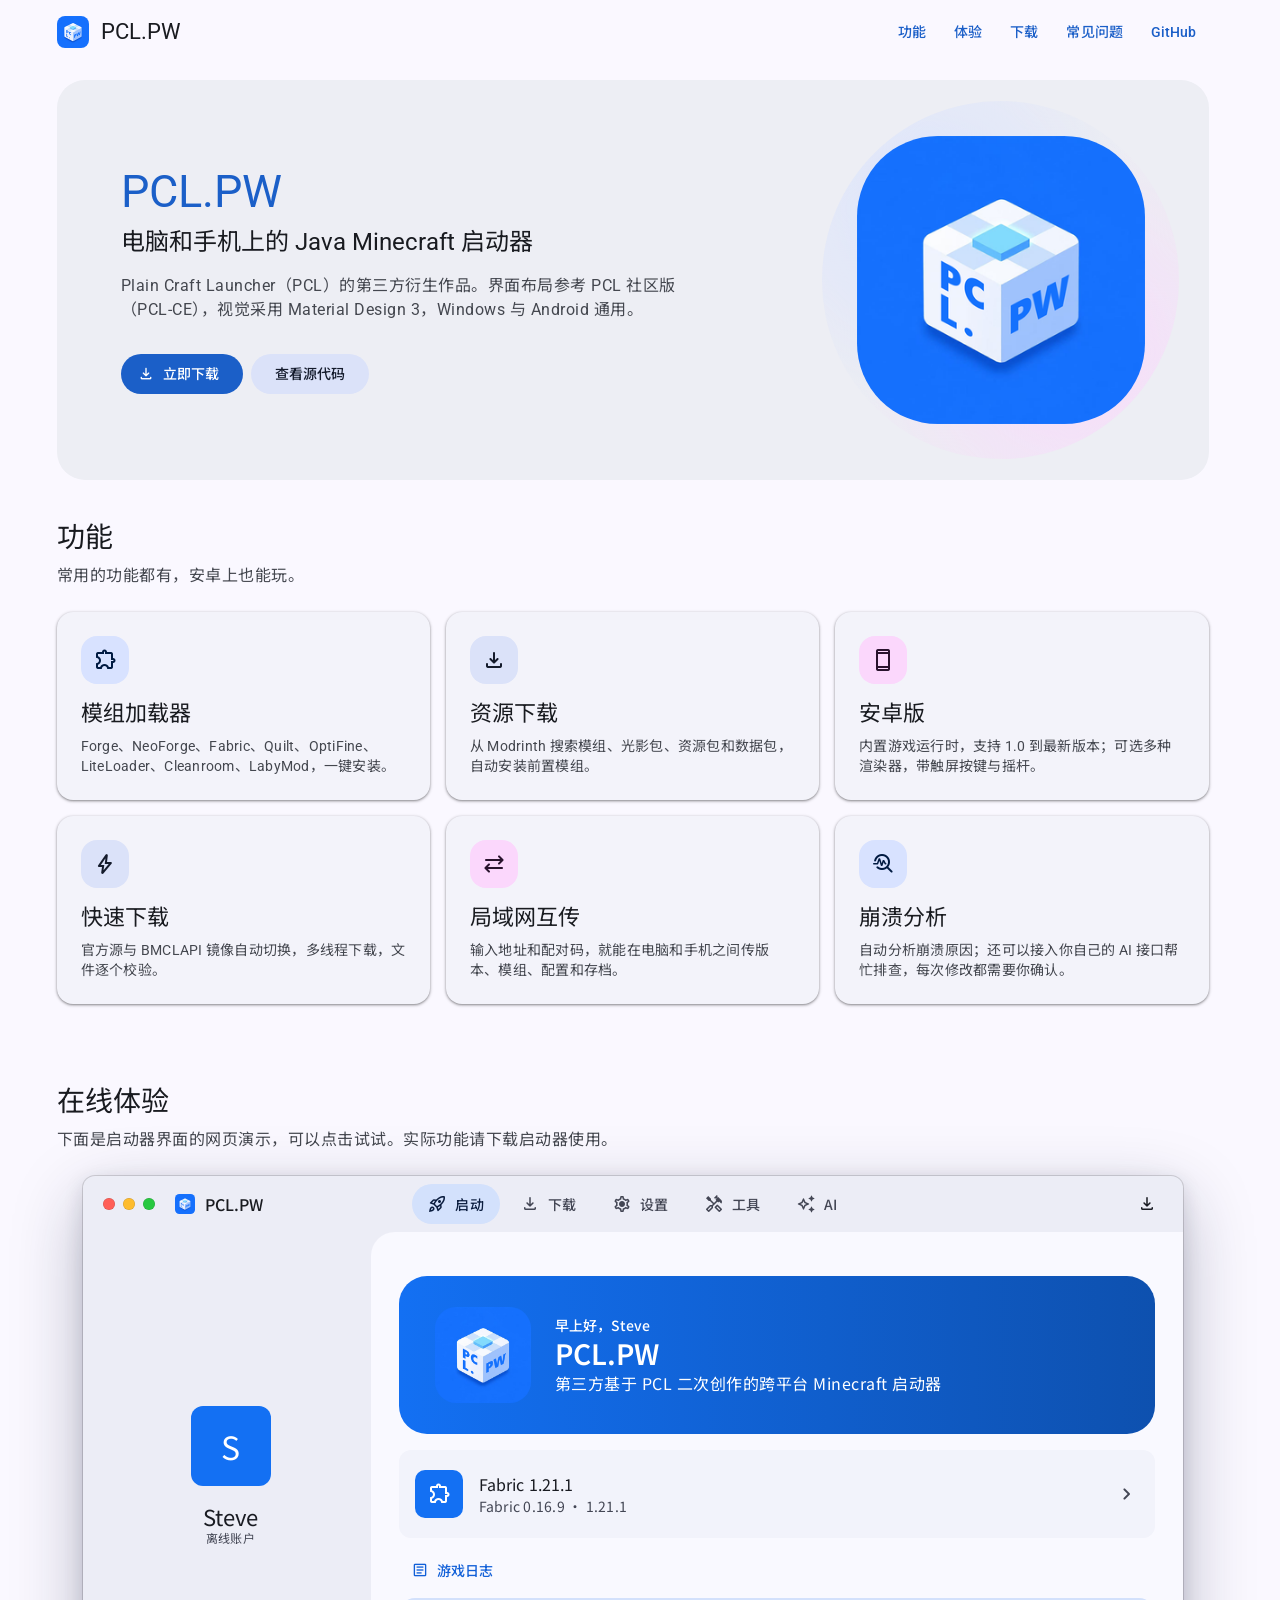
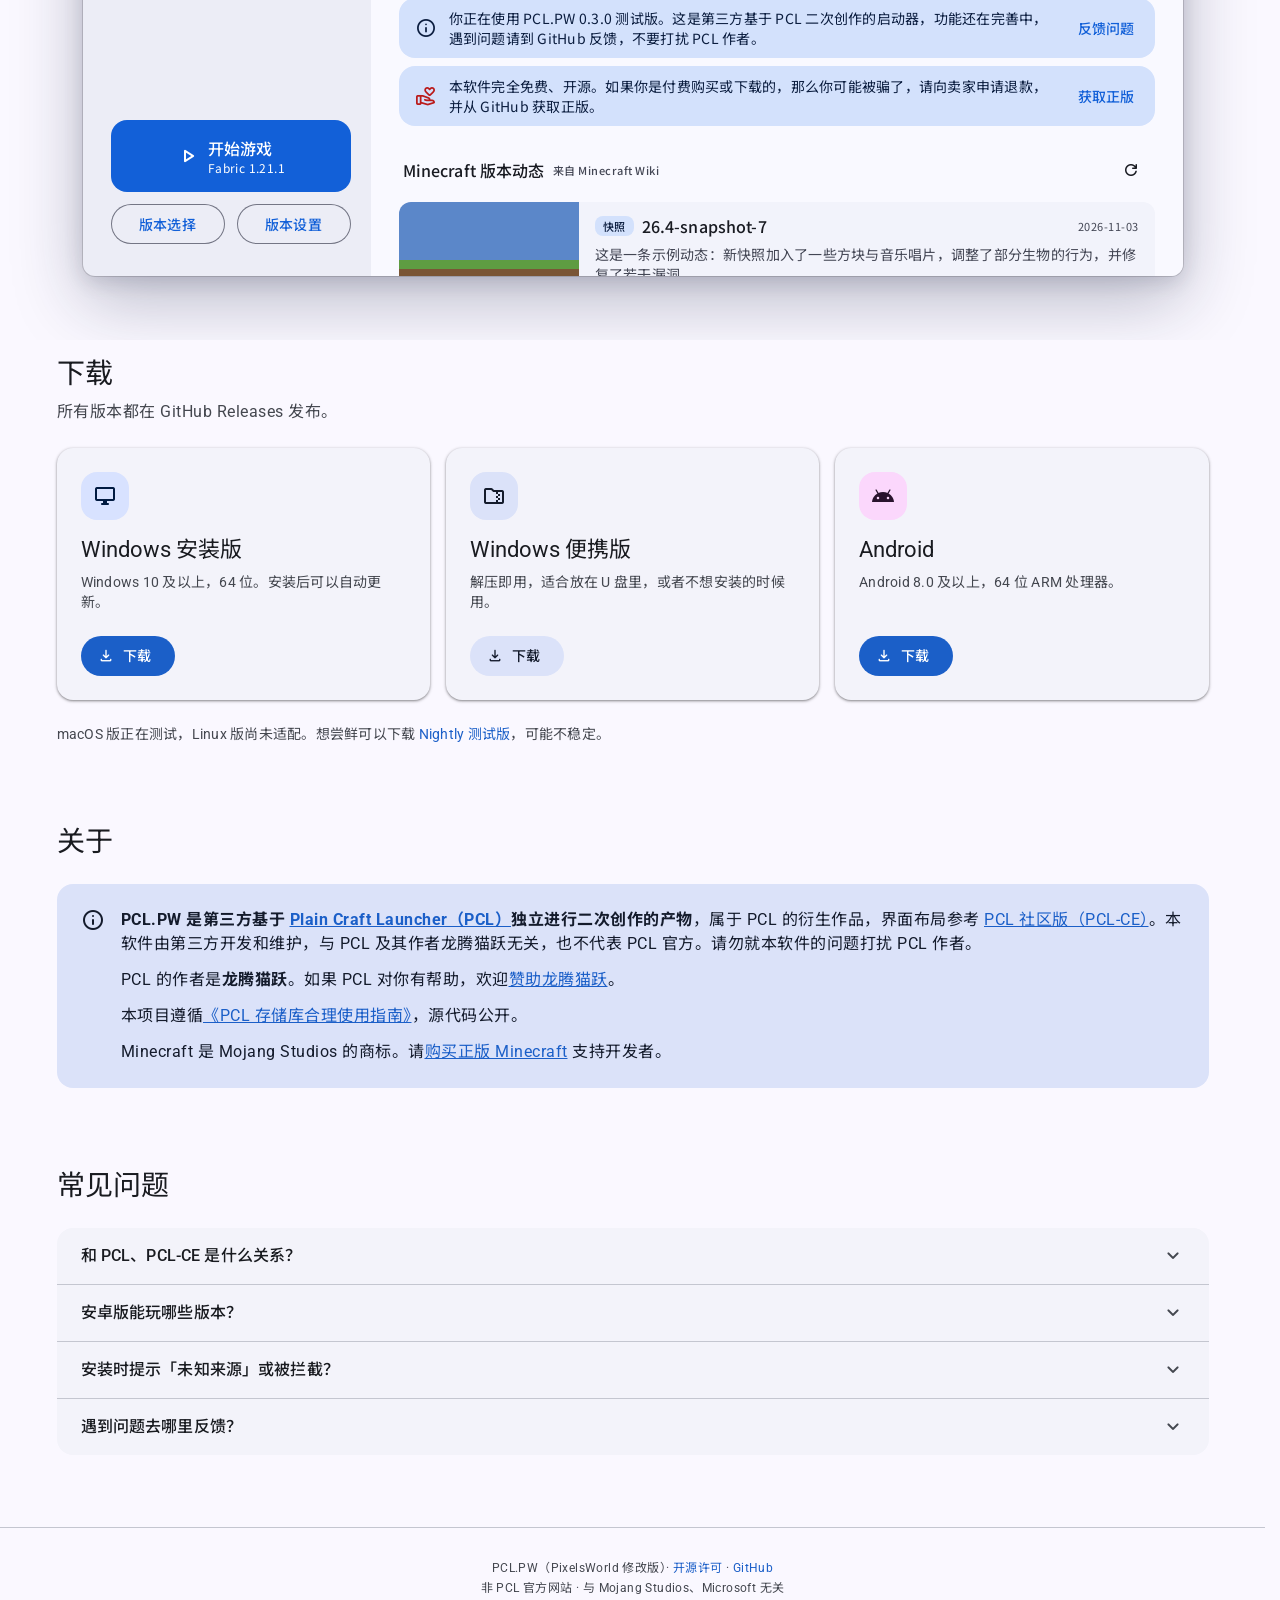
==== commit 7bcf8652: "官网：修复在线体验的侧边栏错乱 网站自己的 nav、section、.card、.tile、.sub、.tonal 样式作用到了演示内部： 侧边栏被排成一行，演示里的卡片还会被滚动显现动画隐藏。 网站" ====
--- a/docs/index.html
+++ b/docs/index.html
@@ -129,8 +129,8 @@
 .btn .icon { font-size: 18px; margin-left: -8px; }
 .btn.filled { background: var(--md-sys-color-primary); color: var(--md-sys-color-on-primary); }
 .btn.filled:hover { box-shadow: var(--md-elevation-1); }
-.btn.tonal { background: var(--md-sys-color-secondary-container); color: var(--md-sys-color-on-secondary-container); }
-.btn.tonal:hover { box-shadow: var(--md-elevation-1); }
+.btn.s-tonal { background: var(--md-sys-color-secondary-container); color: var(--md-sys-color-on-secondary-container); }
+.btn.s-tonal:hover { box-shadow: var(--md-elevation-1); }
 .btn.outlined { background: transparent; color: var(--md-sys-color-primary); box-shadow: inset 0 0 0 1px var(--md-sys-color-outline); }
 .btn.text { background: transparent; color: var(--md-sys-color-primary); padding: 0 12px; }
 
@@ -148,10 +148,10 @@
 }
 .brand:hover { text-decoration: none; }
 .brand img { width: 32px; height: 32px; border-radius: 8px; flex: none; }
-nav { margin-left: auto; display: flex; gap: 4px; align-items: center; }
+.app-bar nav { margin-left: auto; display: flex; gap: 4px; align-items: center; }
 
 /* ---------- 版块 ---------- */
-section { padding: 40px 0; }
+main > section { padding: 40px 0; }
 .sec-head { margin-bottom: 24px; }
 .sec-head h2 { color: var(--md-sys-color-on-surface); }
 .sec-head .lead { margin-top: 8px; color: var(--md-sys-color-on-surface-variant); }
@@ -165,7 +165,7 @@
 .hero-text { flex: 1; min-width: 0; }
 .hero h1 { color: var(--md-sys-color-primary); }
 .hero .tagline { margin-top: 8px; color: var(--md-sys-color-on-surface); }
-.hero .sub { margin-top: 16px; max-width: 560px; color: var(--md-sys-color-on-surface-variant); }
+.hero .s-sub { margin-top: 16px; max-width: 560px; color: var(--md-sys-color-on-surface-variant); }
 .actions { display: flex; flex-wrap: wrap; gap: 8px; margin-top: 32px; }
 .hero-art { flex: none; width: 288px; height: 288px; }
 .hero-art img { display: block; width: 100%; height: 100%; border-radius: 28%; }
@@ -173,24 +173,24 @@
 /* ---------- 卡片：Elevated card ---------- */
 /* minmax(0, 1fr)：列宽固定，不随内容（例如下载按钮文字变长）变化 */
 .grid { display: grid; grid-template-columns: repeat(3, minmax(0, 1fr)); gap: 16px; }
-.card {
+.s-card {
   background: var(--md-sys-color-surface-container-low);
   box-shadow: var(--md-elevation-1);
   border-radius: 16px; padding: 24px;
   display: flex; flex-direction: column;
 }
-.card .tile {
+.s-card .s-tile {
   width: 48px; height: 48px; border-radius: 16px; margin-bottom: 16px;
   display: grid; place-items: center;
   background: var(--md-sys-color-primary-container);
   color: var(--md-sys-color-on-primary-container);
 }
-.card .tile.sec { background: var(--md-sys-color-secondary-container); color: var(--md-sys-color-on-secondary-container); }
-.card .tile.ter { background: var(--md-sys-color-tertiary-container); color: var(--md-sys-color-on-tertiary-container); }
-.card h3 { color: var(--md-sys-color-on-surface); }
-.card p { margin-top: 8px; color: var(--md-sys-color-on-surface-variant); }
-.dl .card p { flex: 1; }
-.dl .card .btn { margin-top: 24px; align-self: flex-start; }
+.s-card .s-tile.sec { background: var(--md-sys-color-secondary-container); color: var(--md-sys-color-on-secondary-container); }
+.s-card .s-tile.ter { background: var(--md-sys-color-tertiary-container); color: var(--md-sys-color-on-tertiary-container); }
+.s-card h3 { color: var(--md-sys-color-on-surface); }
+.s-card p { margin-top: 8px; color: var(--md-sys-color-on-surface-variant); }
+.dl .s-card p { flex: 1; }
+.dl .s-card .btn { margin-top: 24px; align-self: flex-start; }
 .ver { margin-top: 24px; color: var(--md-sys-color-on-surface-variant); }
 
 /* ---------- 声明：Tonal card ---------- */
@@ -239,7 +239,7 @@
 @media (max-width: 839px) {
   .hero { flex-direction: column-reverse; text-align: center; padding: 32px 24px; gap: 24px; }
   .hero-art { width: 160px; height: 160px; }
-  .hero .sub { margin-left: auto; margin-right: auto; }
+  .hero .s-sub { margin-left: auto; margin-right: auto; }
   .actions { justify-content: center; }
   .display-medium { font-size: 36px; line-height: 44px; }
   .grid { grid-template-columns: repeat(2, minmax(0, 1fr)); }
@@ -247,7 +247,7 @@
 @media (max-width: 599px) {
   .wrap { padding: 0 16px; }
   .grid { grid-template-columns: minmax(0, 1fr); }
-  nav .opt { display: none; }
+  .app-bar nav .opt { display: none; }
   section { padding: 32px 0; }
   .notice { flex-direction: column; gap: 12px; padding: 20px; }
   summary { padding: 16px; }
@@ -267,9 +267,9 @@
     radial-gradient(circle at 70% 70%, var(--md-sys-color-tertiary-container), transparent 60%);
   opacity: .8;
 }
-.card, .card .tile { transition: transform 300ms var(--md-ease-standard), box-shadow 300ms var(--md-ease-standard); }
+.s-card, .s-card .s-tile { transition: transform 300ms var(--md-ease-standard), box-shadow 300ms var(--md-ease-standard); }
 @media (hover: hover) {
-  .card:hover { box-shadow: var(--md-elevation-2); }
+  .s-card:hover { box-shadow: var(--md-elevation-2); }
 }
 @media (prefers-reduced-motion: no-preference) {
   @keyframes md-rise { from { opacity: 0; transform: translateY(16px); } }
@@ -283,21 +283,21 @@
   .js .app-bar { animation: md-fade 400ms var(--md-ease-standard) backwards; }
   .js .hero-text h1 { animation: md-rise 600ms var(--md-ease-decel) 120ms backwards; }
   .js .hero-text .tagline { animation: md-rise 600ms var(--md-ease-decel) 190ms backwards; }
-  .js .hero-text .sub { animation: md-rise 600ms var(--md-ease-decel) 260ms backwards; }
+  .js .hero-text .s-sub { animation: md-rise 600ms var(--md-ease-decel) 260ms backwards; }
   .js .hero-text .actions { animation: md-rise 600ms var(--md-ease-decel) 330ms backwards; }
   .js .hero-art { animation: md-pop 600ms var(--md-ease-decel) 150ms backwards; }
   .js .hero-art img { animation: md-float 6s ease-in-out 800ms infinite; }
   .js .hero-art::before { animation: md-glow 40s linear infinite; }
 
-  .js .sec-head:not(.in), .js .card:not(.in), .js .notice:not(.in), .js .faq-list details:not(.in) {
+  .js .sec-head:not(.in), .js .s-card:not(.in), .js .notice:not(.in), .js .faq-list details:not(.in) {
     opacity: 0; transform: translateY(24px);
   }
-  .js .sec-head.in, .js .card.in, .js .notice.in, .js .faq-list details.in {
+  .js .sec-head.in, .js .s-card.in, .js .notice.in, .js .faq-list details.in {
     animation: md-reveal 500ms var(--md-ease-decel) var(--d, 0ms) backwards;
   }
   @media (hover: hover) {
-    .card:hover { transform: translateY(-2px); }
-    .card:hover .tile { transform: rotate(-6deg) scale(1.08); }
+    .s-card:hover { transform: translateY(-2px); }
+    .s-card:hover .s-tile { transform: rotate(-6deg) scale(1.08); }
   }
   details[open] .answer { animation: md-answer 300ms var(--md-ease-decel); }
 }
@@ -327,10 +327,10 @@
       <div class="hero-text">
         <h1 class="display-medium">PCL.PW</h1>
         <p class="tagline headline-small">电脑和手机上的 Java Minecraft 启动器</p>
-        <p class="sub body-large">Plain Craft Launcher（PCL）的第三方衍生作品。界面布局参考 PCL 社区版（PCL-CE），视觉采用 Material Design 3，Windows 与 Android 通用。</p>
+        <p class="s-sub body-large">Plain Craft Launcher（PCL）的第三方衍生作品。界面布局参考 PCL 社区版（PCL-CE），视觉采用 Material Design 3，Windows 与 Android 通用。</p>
         <div class="actions">
           <a class="btn filled label-large" href="#download"><span class="icon" aria-hidden="true">download</span>立即下载</a>
-          <a class="btn tonal label-large" href="https://github.com/zhuzhi-09/PCL.PW">查看源代码</a>
+          <a class="btn s-tonal label-large" href="https://github.com/zhuzhi-09/PCL.PW">查看源代码</a>
         </div>
       </div>
       <div class="hero-art"><img src="icon.png" alt="PCL.PW 图标" width="288" height="288"></div>
@@ -344,12 +344,12 @@
         <p class="lead body-large">常用的功能都有，安卓上也能玩。</p>
       </div>
       <div class="grid">
-        <div class="card"><div class="tile"><span class="icon" aria-hidden="true">extension</span></div><h3 class="title-large">模组加载器</h3><p class="body-medium">Forge、NeoForge、Fabric、Quilt、OptiFine、LiteLoader、Cleanroom、LabyMod，一键安装。</p></div>
-        <div class="card"><div class="tile sec"><span class="icon" aria-hidden="true">download</span></div><h3 class="title-large">资源下载</h3><p class="body-medium">从 Modrinth 搜索模组、光影包、资源包和数据包，自动安装前置模组。</p></div>
-        <div class="card"><div class="tile ter"><span class="icon" aria-hidden="true">smartphone</span></div><h3 class="title-large">安卓版</h3><p class="body-medium">内置游戏运行时，支持 1.0 到最新版本；可选多种渲染器，带触屏按键与摇杆。</p></div>
-        <div class="card"><div class="tile sec"><span class="icon" aria-hidden="true">bolt</span></div><h3 class="title-large">快速下载</h3><p class="body-medium">官方源与 BMCLAPI 镜像自动切换，多线程下载，文件逐个校验。</p></div>
-        <div class="card"><div class="tile ter"><span class="icon" aria-hidden="true">sync_alt</span></div><h3 class="title-large">局域网互传</h3><p class="body-medium">输入地址和配对码，就能在电脑和手机之间传版本、模组、配置和存档。</p></div>
-        <div class="card"><div class="tile"><span class="icon" aria-hidden="true">troubleshoot</span></div><h3 class="title-large">崩溃分析</h3><p class="body-medium">自动分析崩溃原因；还可以接入你自己的 AI 接口帮忙排查，每次修改都需要你确认。</p></div>
+        <div class="s-card"><div class="s-tile"><span class="icon" aria-hidden="true">extension</span></div><h3 class="title-large">模组加载器</h3><p class="body-medium">Forge、NeoForge、Fabric、Quilt、OptiFine、LiteLoader、Cleanroom、LabyMod，一键安装。</p></div>
+        <div class="s-card"><div class="s-tile sec"><span class="icon" aria-hidden="true">download</span></div><h3 class="title-large">资源下载</h3><p class="body-medium">从 Modrinth 搜索模组、光影包、资源包和数据包，自动安装前置模组。</p></div>
+        <div class="s-card"><div class="s-tile ter"><span class="icon" aria-hidden="true">smartphone</span></div><h3 class="title-large">安卓版</h3><p class="body-medium">内置游戏运行时，支持 1.0 到最新版本；可选多种渲染器，带触屏按键与摇杆。</p></div>
+        <div class="s-card"><div class="s-tile sec"><span class="icon" aria-hidden="true">bolt</span></div><h3 class="title-large">快速下载</h3><p class="body-medium">官方源与 BMCLAPI 镜像自动切换，多线程下载，文件逐个校验。</p></div>
+        <div class="s-card"><div class="s-tile ter"><span class="icon" aria-hidden="true">sync_alt</span></div><h3 class="title-large">局域网互传</h3><p class="body-medium">输入地址和配对码，就能在电脑和手机之间传版本、模组、配置和存档。</p></div>
+        <div class="s-card"><div class="s-tile"><span class="icon" aria-hidden="true">troubleshoot</span></div><h3 class="title-large">崩溃分析</h3><p class="body-medium">自动分析崩溃原因；还可以接入你自己的 AI 接口帮忙排查，每次修改都需要你确认。</p></div>
       </div>
     </div>
   </section>
@@ -371,18 +371,18 @@
         <p class="lead body-large">所有版本都在 GitHub Releases 发布。</p>
       </div>
       <div class="grid">
-        <div class="card">
-          <div class="tile"><span class="icon" aria-hidden="true">desktop_windows</span></div><h3 class="title-large">Windows 安装版</h3>
+        <div class="s-card">
+          <div class="s-tile"><span class="icon" aria-hidden="true">desktop_windows</span></div><h3 class="title-large">Windows 安装版</h3>
           <p class="body-medium">Windows 10 及以上，64 位。安装后可以自动更新。</p>
           <a class="btn filled label-large" data-asset="windows-x64-setup.exe" href="https://github.com/zhuzhi-09/PCL.PW/releases/latest"><span class="icon" aria-hidden="true">download</span><span class="label">下载</span></a>
         </div>
-        <div class="card">
-          <div class="tile sec"><span class="icon" aria-hidden="true">folder_zip</span></div><h3 class="title-large">Windows 便携版</h3>
+        <div class="s-card">
+          <div class="s-tile sec"><span class="icon" aria-hidden="true">folder_zip</span></div><h3 class="title-large">Windows 便携版</h3>
           <p class="body-medium">解压即用，适合放在 U 盘里，或者不想安装的时候用。</p>
-          <a class="btn tonal label-large" data-asset="windows-x64-portable.zip" href="https://github.com/zhuzhi-09/PCL.PW/releases/latest"><span class="icon" aria-hidden="true">download</span><span class="label">下载</span></a>
+          <a class="btn s-tonal label-large" data-asset="windows-x64-portable.zip" href="https://github.com/zhuzhi-09/PCL.PW/releases/latest"><span class="icon" aria-hidden="true">download</span><span class="label">下载</span></a>
         </div>
-        <div class="card">
-          <div class="tile ter"><span class="icon" aria-hidden="true">android</span></div><h3 class="title-large">Android</h3>
+        <div class="s-card">
+          <div class="s-tile ter"><span class="icon" aria-hidden="true">android</span></div><h3 class="title-large">Android</h3>
           <p class="body-medium">Android 8.0 及以上，64 位 ARM 处理器。</p>
           <a class="btn filled label-large" data-asset="android-arm64.apk" href="https://github.com/zhuzhi-09/PCL.PW/releases/latest"><span class="icon" aria-hidden="true">download</span><span class="label">下载</span></a>
         </div>
@@ -434,7 +434,7 @@
 <script>
 // 滚动进入视口时淡入上移，只触发一次；同批进入的元素按序错开
 (function () {
-  var els = document.querySelectorAll('.sec-head, .card, .notice, .faq-list details');
+  var els = document.querySelectorAll('.sec-head, .s-card, .notice, .faq-list details');
   var reduce = window.matchMedia && matchMedia('(prefers-reduced-motion: reduce)').matches;
   function show(el) { el.classList.add('in'); }
   if (reduce || !('IntersectionObserver' in window)) { Array.prototype.forEach.call(els, show); return; }
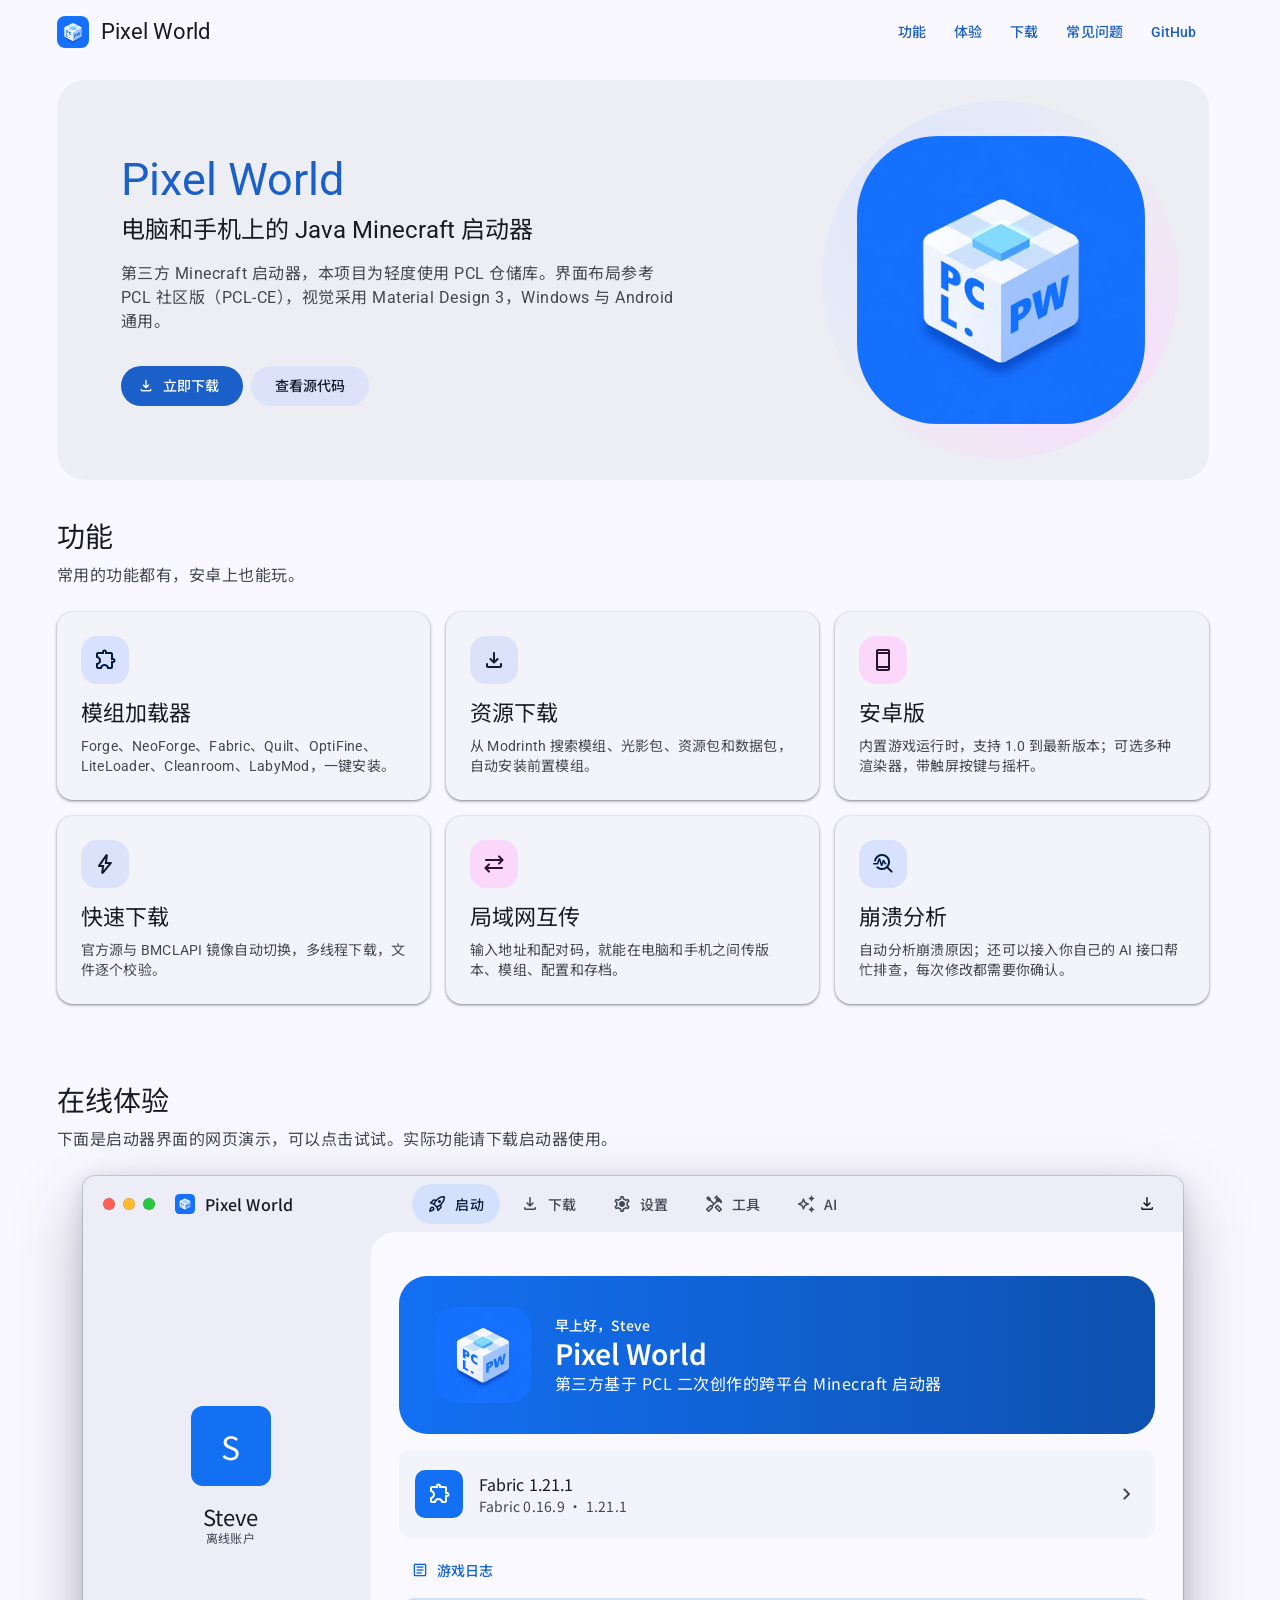
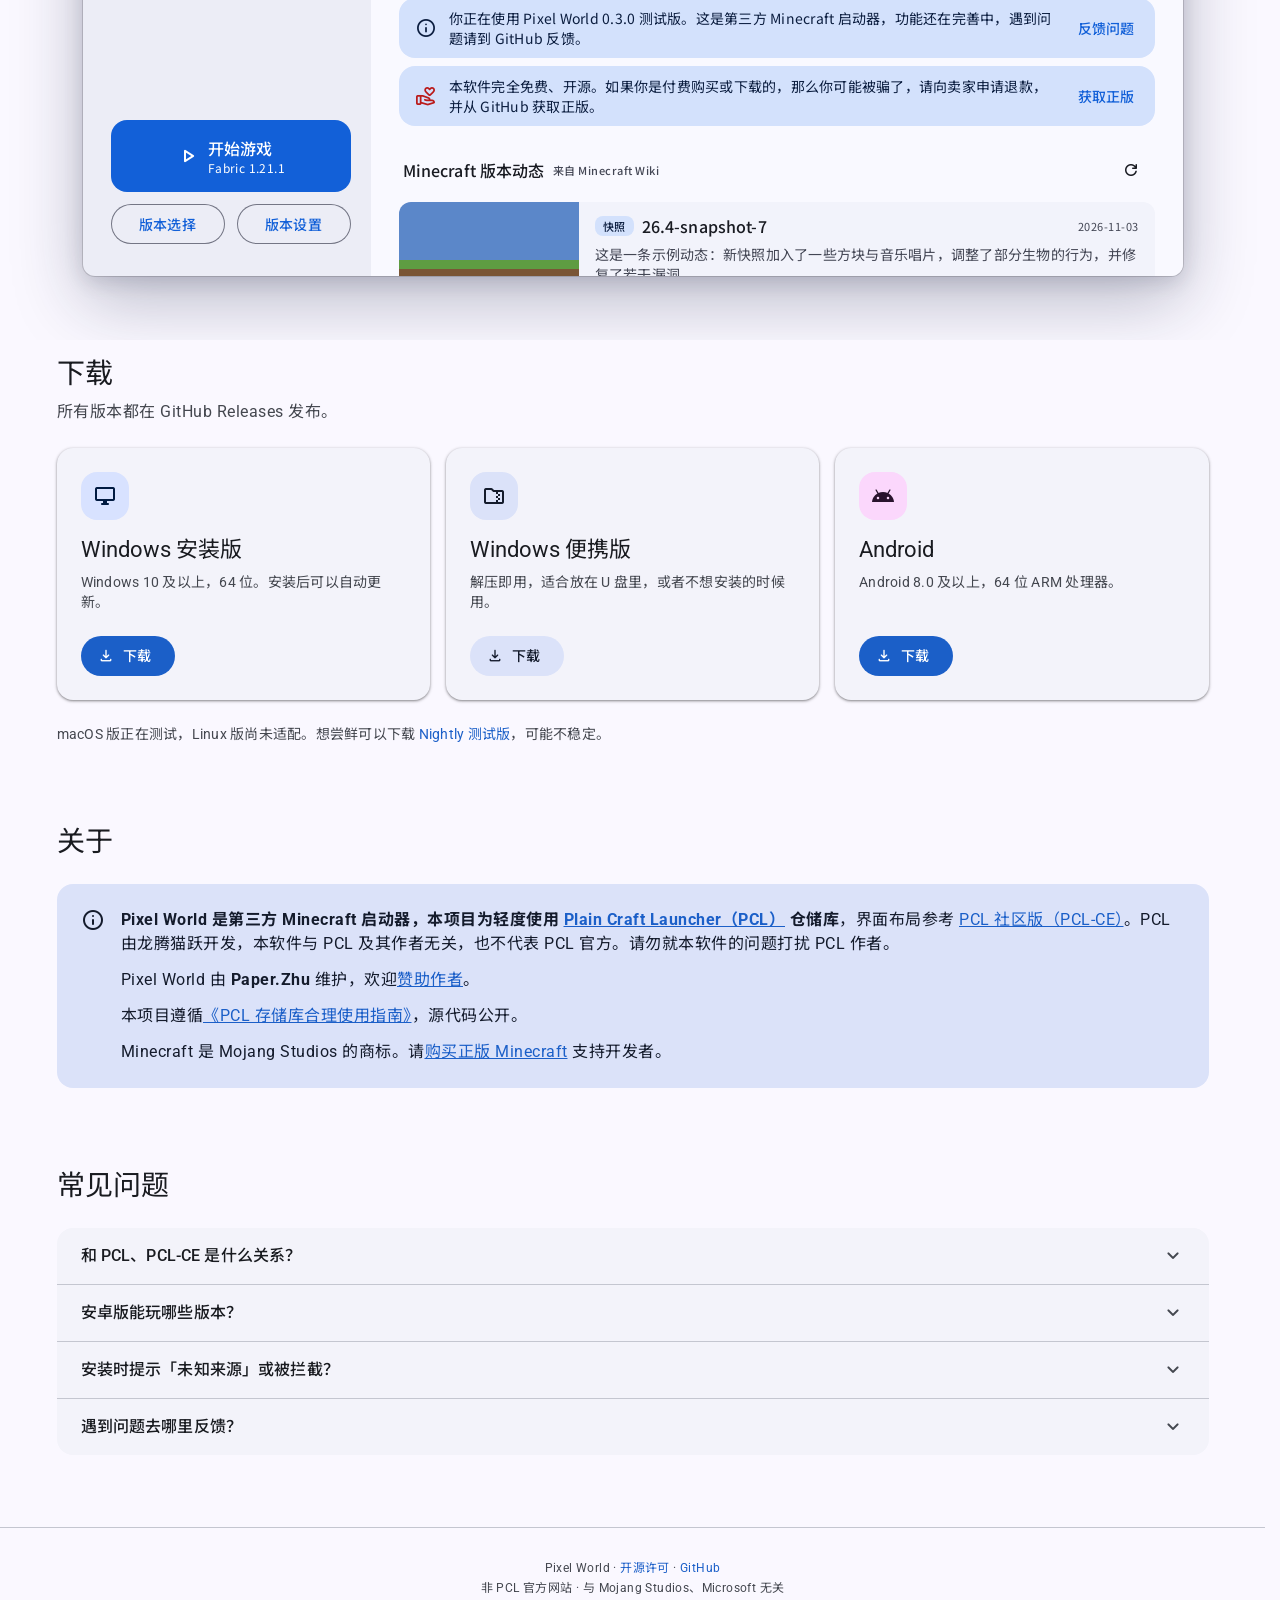
==== commit 73278767: "feat: 品牌改为 Pixel World 并迁移仓库与域名 - 应用名、窗口标题、关于页、首页提示、安装器、安卓标签、Linux 桌面文件改为 Pixel World - 移除龙腾猫跃赞助入口，改" ====
--- a/docs/index.html
+++ b/docs/index.html
@@ -5,10 +5,10 @@
 <meta name="viewport" content="width=device-width, initial-scale=1">
 <meta name="color-scheme" content="light dark">
 <script>document.documentElement.classList.add('js');</script>
-<title>PCL.PW</title>
-<meta name="description" content="PCL.PW：基于 Plain Craft Launcher 的第三方衍生作品，电脑和手机上的 Java Minecraft 启动器，支持 Windows 与 Android。">
+<title>Pixel World</title>
+<meta name="description" content="Pixel World：第三方 Minecraft 启动器，本项目为轻度使用 PCL 仓储库，支持 Windows、macOS、Linux 与 Android。">
 <link rel="icon" href="favicon.png">
-<link rel="stylesheet" href="demo/demo.css">
+<link rel="stylesheet" href="demo/demo.css?v=4">
 <link rel="preconnect" href="https://fonts.googleapis.com">
 <link rel="preconnect" href="https://fonts.gstatic.com" crossorigin>
 <link rel="stylesheet" href="https://fonts.googleapis.com/css2?family=Roboto:wght@400;500;700&family=Noto+Sans+SC:wght@400;500;700&display=swap">
@@ -310,13 +310,13 @@
 <body>
 <header class="app-bar" id="appbar">
   <div class="wrap">
-    <a class="brand title-large" href="#"><img src="favicon.png" alt="">PCL.PW</a>
+    <a class="brand title-large" href="#"><img src="favicon.png" alt="">Pixel World</a>
     <nav>
       <a class="btn text label-large opt" href="#features">功能</a>
       <a class="btn text label-large opt" href="#demo">体验</a>
       <a class="btn text label-large" href="#download">下载</a>
       <a class="btn text label-large opt" href="#faq">常见问题</a>
-      <a class="btn text label-large" href="https://github.com/zhuzhi-09/PCL.PW">GitHub</a>
+      <a class="btn text label-large" href="https://github.com/zhuzhi-09/PixelWorld">GitHub</a>
     </nav>
   </div>
 </header>
@@ -325,15 +325,15 @@
   <div class="wrap">
     <div class="hero">
       <div class="hero-text">
-        <h1 class="display-medium">PCL.PW</h1>
+        <h1 class="display-medium">Pixel World</h1>
         <p class="tagline headline-small">电脑和手机上的 Java Minecraft 启动器</p>
-        <p class="s-sub body-large">Plain Craft Launcher（PCL）的第三方衍生作品。界面布局参考 PCL 社区版（PCL-CE），视觉采用 Material Design 3，Windows 与 Android 通用。</p>
+        <p class="s-sub body-large">第三方 Minecraft 启动器，本项目为轻度使用 PCL 仓储库。界面布局参考 PCL 社区版（PCL-CE），视觉采用 Material Design 3，Windows 与 Android 通用。</p>
         <div class="actions">
           <a class="btn filled label-large" href="#download"><span class="icon" aria-hidden="true">download</span>立即下载</a>
-          <a class="btn s-tonal label-large" href="https://github.com/zhuzhi-09/PCL.PW">查看源代码</a>
+          <a class="btn s-tonal label-large" href="https://github.com/zhuzhi-09/PixelWorld">查看源代码</a>
         </div>
       </div>
-      <div class="hero-art"><img src="icon.png" alt="PCL.PW 图标" width="288" height="288"></div>
+      <div class="hero-art"><img src="icon.png" alt="Pixel World 图标" width="288" height="288"></div>
     </div>
   </div>
 
@@ -374,20 +374,20 @@
         <div class="s-card">
           <div class="s-tile"><span class="icon" aria-hidden="true">desktop_windows</span></div><h3 class="title-large">Windows 安装版</h3>
           <p class="body-medium">Windows 10 及以上，64 位。安装后可以自动更新。</p>
-          <a class="btn filled label-large" data-asset="windows-x64-setup.exe" href="https://github.com/zhuzhi-09/PCL.PW/releases/latest"><span class="icon" aria-hidden="true">download</span><span class="label">下载</span></a>
+          <a class="btn filled label-large" data-asset="windows-x64-setup.exe" href="https://github.com/zhuzhi-09/PixelWorld/releases/latest"><span class="icon" aria-hidden="true">download</span><span class="label">下载</span></a>
         </div>
         <div class="s-card">
           <div class="s-tile sec"><span class="icon" aria-hidden="true">folder_zip</span></div><h3 class="title-large">Windows 便携版</h3>
           <p class="body-medium">解压即用，适合放在 U 盘里，或者不想安装的时候用。</p>
-          <a class="btn s-tonal label-large" data-asset="windows-x64-portable.zip" href="https://github.com/zhuzhi-09/PCL.PW/releases/latest"><span class="icon" aria-hidden="true">download</span><span class="label">下载</span></a>
+          <a class="btn s-tonal label-large" data-asset="windows-x64-portable.zip" href="https://github.com/zhuzhi-09/PixelWorld/releases/latest"><span class="icon" aria-hidden="true">download</span><span class="label">下载</span></a>
         </div>
         <div class="s-card">
           <div class="s-tile ter"><span class="icon" aria-hidden="true">android</span></div><h3 class="title-large">Android</h3>
           <p class="body-medium">Android 8.0 及以上，64 位 ARM 处理器。</p>
-          <a class="btn filled label-large" data-asset="android-arm64.apk" href="https://github.com/zhuzhi-09/PCL.PW/releases/latest"><span class="icon" aria-hidden="true">download</span><span class="label">下载</span></a>
+          <a class="btn filled label-large" data-asset="android-arm64.apk" href="https://github.com/zhuzhi-09/PixelWorld/releases/latest"><span class="icon" aria-hidden="true">download</span><span class="label">下载</span></a>
         </div>
       </div>
-      <p class="ver body-medium" id="ver">macOS 版正在测试，Linux 版尚未适配。想尝鲜可以下载 <a href="https://github.com/zhuzhi-09/PCL.PW/releases/tag/nightly">Nightly 测试版</a>，可能不稳定。</p>
+      <p class="ver body-medium" id="ver">macOS 版正在测试，Linux 版尚未适配。想尝鲜可以下载 <a href="https://github.com/zhuzhi-09/PixelWorld/releases/tag/nightly">Nightly 测试版</a>，可能不稳定。</p>
     </div>
   </section>
 
@@ -399,9 +399,9 @@
       <div class="notice body-large">
         <span class="icon" aria-hidden="true">info</span>
         <div class="body">
-          <p><strong>PCL.PW 是第三方基于 <a href="https://github.com/Meloong-Git/PCL">Plain Craft Launcher（PCL）</a>独立进行二次创作的产物</strong>，属于 PCL 的衍生作品，界面布局参考 <a href="https://www.pclc.cc">PCL 社区版（PCL-CE）</a>。本软件由第三方开发和维护，与 PCL 及其作者龙腾猫跃无关，也不代表 PCL 官方。请勿就本软件的问题打扰 PCL 作者。</p>
-          <p>PCL 的作者是<strong>龙腾猫跃</strong>。如果 PCL 对你有帮助，欢迎<a href="https://afdian.com/a/LTCat">赞助龙腾猫跃</a>。</p>
-          <p>本项目遵循<a href="https://github.com/zhuzhi-09/PCL.PW/blob/main/PCL-GUIDE.md">《PCL 存储库合理使用指南》</a>，源代码公开。</p>
+          <p><strong>Pixel World 是第三方 Minecraft 启动器，本项目为轻度使用 <a href="https://github.com/Meloong-Git/PCL">Plain Craft Launcher（PCL）</a> 仓储库</strong>，界面布局参考 <a href="https://www.pclc.cc">PCL 社区版（PCL-CE）</a>。PCL 由龙腾猫跃开发，本软件与 PCL 及其作者无关，也不代表 PCL 官方。请勿就本软件的问题打扰 PCL 作者。</p>
+          <p>Pixel World 由 <strong>Paper.Zhu</strong> 维护，欢迎<a href="https://afdian.com/a/Paper_Zhu">赞助作者</a>。</p>
+          <p>本项目遵循<a href="https://github.com/zhuzhi-09/PixelWorld/blob/main/PCL-GUIDE.md">《PCL 存储库合理使用指南》</a>，源代码公开。</p>
           <p>Minecraft 是 Mojang Studios 的商标。请<a href="https://www.minecraft.net/zh-hans/store/minecraft-java-bedrock-edition-pc">购买正版 Minecraft</a> 支持开发者。</p>
         </div>
       </div>
@@ -414,10 +414,10 @@
         <h2 class="headline-medium">常见问题</h2>
       </div>
       <div class="faq-list">
-        <details><summary><span class="q title-medium">和 PCL、PCL-CE 是什么关系？</span><span class="icon" aria-hidden="true">expand_more</span></summary><p class="answer body-large">PCL.PW 是 PCL 的第三方衍生作品：界面布局参考 PCL-CE，用 Flutter 重新编写，视觉采用 Material Design 3，并增加了安卓版。它由第三方独立开发，与 PCL 和 PCL-CE 官方无关。可以从 PCL-CE 导入设置、游戏文件夹和账户。</p></details>
+        <details><summary><span class="q title-medium">和 PCL、PCL-CE 是什么关系？</span><span class="icon" aria-hidden="true">expand_more</span></summary><p class="answer body-large">Pixel World 是第三方 Minecraft 启动器，本项目为轻度使用 PCL 仓储库：界面布局参考 PCL-CE，用 Flutter 编写，视觉采用 Material Design 3，并增加了安卓版。它由第三方独立开发，与 PCL 和 PCL-CE 官方无关。可以从 PCL-CE 导入设置、游戏文件夹和账户。</p></details>
         <details><summary><span class="q title-medium">安卓版能玩哪些版本？</span><span class="icon" aria-hidden="true">expand_more</span></summary><p class="answer body-large">支持 1.0 到最新的 Java 版，也能在手机上安装 Forge、NeoForge、OptiFine 等加载器。帧率取决于手机性能和所选的渲染器。</p></details>
         <details><summary><span class="q title-medium">安装时提示「未知来源」或被拦截？</span><span class="icon" aria-hidden="true">expand_more</span></summary><p class="answer body-large">安卓版不在应用商店上架，需要允许浏览器或文件管理器安装应用。Windows 上如果 SmartScreen 提示，点「更多信息」→「仍要运行」。安装包都可以在 GitHub 上核对来源。</p></details>
-        <details><summary><span class="q title-medium">遇到问题去哪里反馈？</span><span class="icon" aria-hidden="true">expand_more</span></summary><p class="answer body-large">请在 <a href="https://github.com/zhuzhi-09/PCL.PW/issues">GitHub Issues</a> 反馈，不要打扰 PCL 的作者。</p></details>
+        <details><summary><span class="q title-medium">遇到问题去哪里反馈？</span><span class="icon" aria-hidden="true">expand_more</span></summary><p class="answer body-large">请在 <a href="https://github.com/zhuzhi-09/PixelWorld/issues">GitHub Issues</a> 反馈，不要打扰 PCL 的作者。</p></details>
       </div>
     </div>
   </section>
@@ -425,12 +425,12 @@
 
 <footer>
   <div class="wrap">
-    <p class="body-small">PCL.PW（PixelsWorld 修改版）· <a href="https://github.com/zhuzhi-09/PCL.PW/blob/main/LICENSE">开源许可</a> · <a href="https://github.com/zhuzhi-09/PCL.PW">GitHub</a></p>
+    <p class="body-small">Pixel World · <a href="https://github.com/zhuzhi-09/PixelWorld/blob/main/LICENSE">开源许可</a> · <a href="https://github.com/zhuzhi-09/PixelWorld">GitHub</a></p>
     <p class="body-small">非 PCL 官方网站 · 与 Mojang Studios、Microsoft 无关</p>
   </div>
 </footer>
 
-<script src="demo/demo.js" defer></script>
+<script src="demo/demo.js?v=4" defer></script>
 <script>
 // 滚动进入视口时淡入上移，只触发一次；同批进入的元素按序错开
 (function () {
@@ -460,7 +460,7 @@
 })();
 
 // 读取最新正式版，把下载按钮指向对应文件；失败时保留指向 Releases 页面的链接
-fetch('https://api.github.com/repos/zhuzhi-09/PCL.PW/releases/latest')
+fetch('https://api.github.com/repos/zhuzhi-09/PixelWorld/releases/latest')
   .then(r => r.ok ? r.json() : Promise.reject())
   .then(rel => {
     for (const a of document.querySelectorAll('[data-asset]')) {
